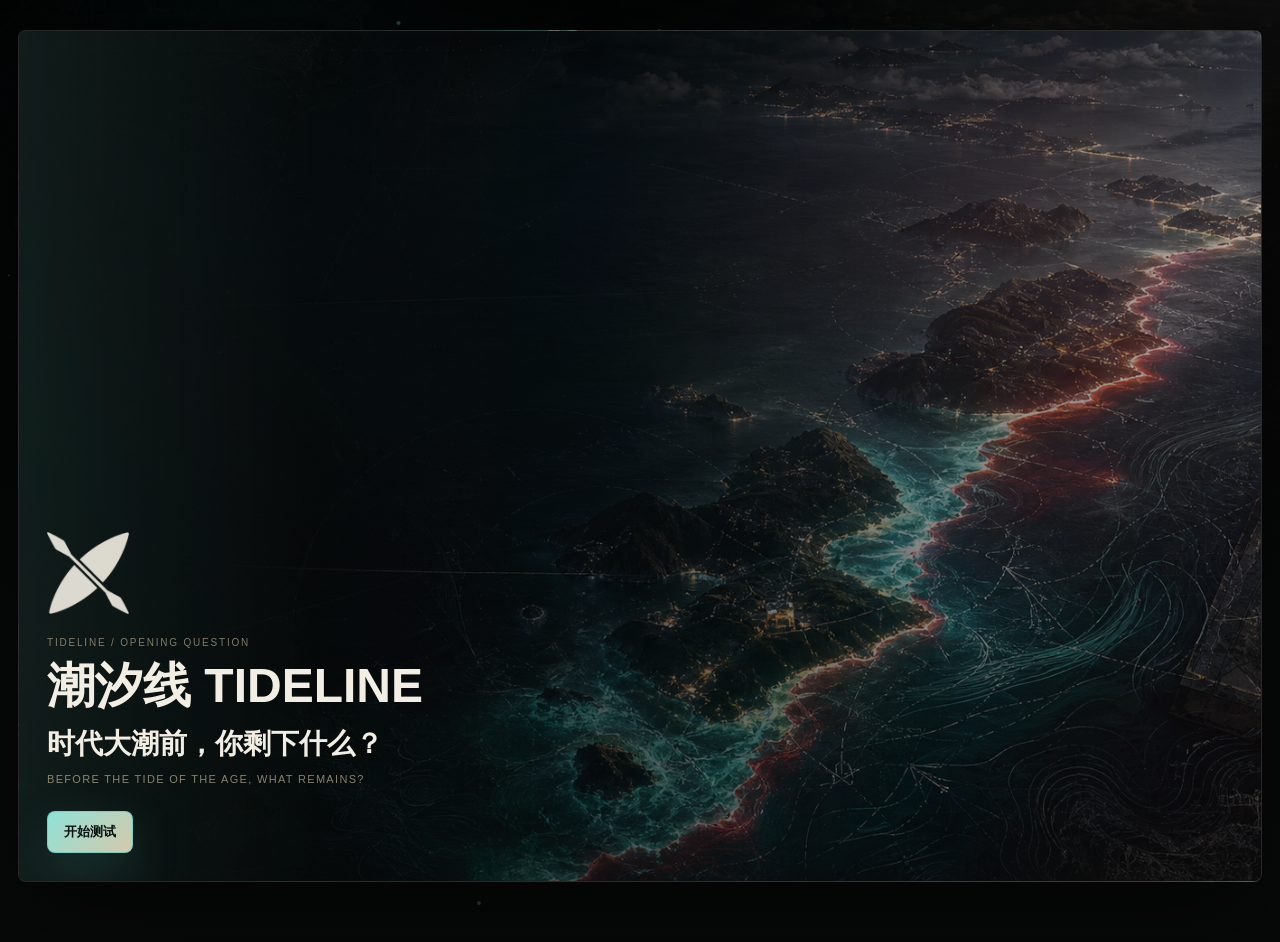
==== index.html @ 2fbb4482 "Upload Tideline static site" ====
<!doctype html>
<html lang="zh-CN">
<head>
  <meta charset="utf-8">
  <meta name="viewport" content="width=device-width, initial-scale=1">
  <title>潮汐线 TIDELINE</title>
  <link rel="stylesheet" href="assets/styles.css">
</head>
<body data-page="home">
  <canvas id="network" aria-hidden="true"></canvas>
  <div class="result-flash" id="resultFlash" aria-hidden="true"></div>
  <main class="shell">
    <section class="crisis-hero home-only" id="hero" data-section="opening">
      <div class="hero-copy">
        <div class="hero-logo" aria-hidden="true"></div>
        <span class="section-note">TIDELINE / Opening Question</span>
        <h1>潮汐线 TIDELINE</h1>
        <p class="hero-question"><strong>时代大潮前，你剩下什么？</strong><span>Before the tide of the age, what remains?</span></p>
        <div class="hero-actions"><a class="hero-btn primary" href="test.html">开始测试</a></div>
      </div>
    </section>
  </main>
  <script type="module" src="assets/ui.js"></script>
</body>
</html>
---- assets/styles.css ----
/* emotional editorial VI: restrained color, dark photography, tide-worn material. */
    :root {
      --bg: #070908;
      --panel: rgba(12, 16, 15, 0.74);
      --panel-strong: rgba(17, 22, 20, 0.92);
      --line: rgba(214, 200, 170, 0.16);
      --text: #f3eee4;
      --muted: #b5aa9b;
      --dim: #756f65;
      --tide: #63c7bd;
      --ember: #c65f4a;
      --stone: #d6c8aa;
      --gold: var(--stone);
      --red: var(--ember);
      --green: #88b891;
      --blue: #78a9bf;
      --cyan: var(--tide);
      --violet: #a58db3;
      --warning: #d3a85c;
      --shadow: 0 30px 110px rgba(0, 0, 0, 0.58);
      --hairline: 0.6px;
    }

    * {
      box-sizing: border-box;
    }

    html {
      min-height: 100%;
      background: var(--bg);
      scroll-behavior: smooth;
      scroll-snap-type: y proximity;
    }

    body {
      min-height: 100vh;
      margin: 0;
      color: var(--text);
      font-family: Helvetica, Arial, sans-serif;
      background:
        linear-gradient(180deg, rgba(7, 9, 8, 0.15), rgba(7, 9, 8, 0.98) 640px),
        url("../assets/tideline-hero.png"),
        radial-gradient(circle at 14% 8%, rgba(99, 199, 189, 0.16), transparent 30%),
        radial-gradient(circle at 84% 18%, rgba(198, 95, 74, 0.14), transparent 32%),
        linear-gradient(135deg, #070908 0%, #111612 46%, #130d0b 100%);
      background-size: auto, 100% auto, auto, auto, auto;
      background-position: top center;
      background-repeat: no-repeat;
      background-blend-mode: normal, soft-light, normal, normal, normal;
      overflow-x: hidden;
    }

    button,
    input {
      font: inherit;
    }

    #network {
      position: fixed;
      inset: 0;
      width: 100%;
      height: 100%;
      z-index: 0;
      opacity: 0.48;
    }

    .shell {
      position: relative;
      z-index: 1;
      width: min(1460px, calc(100% - 36px));
      margin: 0 auto;
      padding: 24px 0 42px;
    }

    [data-section] {
      scroll-snap-align: start;
      scroll-margin-top: 12px;
    }

    .section-note {
      display: block;
      margin-bottom: 10px;
      color: rgba(214, 200, 170, 0.58);
      font-size: 10px;
      line-height: 1.4;
      letter-spacing: 0.18em;
      text-transform: uppercase;
    }

    .topbar {
      display: grid;
      grid-template-columns: minmax(0, 1fr) auto;
      gap: 18px;
      align-items: start;
      padding: 18px 0 24px;
    }

    .brand {
      display: flex;
      gap: 16px;
      align-items: center;
      min-width: 0;
    }

    .brand-mark {
      width: 50px;
      height: 50px;
      flex: 0 0 auto;
      color: var(--text);
      background: currentColor;
      mask: url("../assets/tideline-logo-mask.png") center / contain no-repeat;
      -webkit-mask: url("../assets/tideline-logo-mask.png") center / contain no-repeat;
      opacity: 0.92;
    }

    h1 {
      margin: 0;
      font-size: clamp(24px, 3.6vw, 46px);
      line-height: 1.08;
      letter-spacing: 0;
      font-weight: 760;
    }

    .subtitle {
      max-width: 760px;
      margin: 8px 0 0;
      color: var(--muted);
      font-size: 14px;
      line-height: 1.72;
    }

    .status-strip {
      display: grid;
      grid-template-columns: repeat(2, minmax(106px, 1fr));
      gap: 8px;
      min-width: 250px;
    }

    .metric-mini {
      border: 1px solid var(--line);
      background: linear-gradient(135deg, rgba(99, 199, 189, 0.06), rgba(198, 95, 74, 0.025)), rgba(7, 11, 17, 0.64);
      padding: 10px 12px;
      min-height: 72px;
      box-shadow: var(--shadow);
    }

    .metric-mini span {
      display: block;
      color: var(--dim);
      font-size: 11px;
      line-height: 1.2;
    }

    .metric-mini strong {
      display: block;
      margin-top: 8px;
      font-size: 18px;
      line-height: 1.1;
    }

    .layout {
      display: grid;
      grid-template-columns: minmax(340px, 0.92fr) minmax(460px, 1.08fr);
      gap: 16px;
      align-items: stretch;
      min-height: 88vh;
      padding: 42px 0;
    }

    .panel {
      border: var(--hairline) solid var(--line);
      background: var(--panel);
      backdrop-filter: blur(18px);
      box-shadow: var(--shadow);
      border-radius: 8px;
      overflow: hidden;
    }

    .layout > .panel {
      height: 100%;
    }

    .panel-head {
      display: flex;
      align-items: center;
      justify-content: space-between;
      gap: 12px;
      min-height: 56px;
      padding: 14px 16px;
      border-bottom: var(--hairline) solid var(--line);
      background: linear-gradient(90deg, rgba(99, 199, 189, 0.08), rgba(198, 95, 74, 0.04));
    }

    .panel-title {
      margin: 0;
      font-size: 14px;
      letter-spacing: 0;
      font-weight: 700;
    }

    .panel-kicker {
      color: var(--dim);
      font-size: 12px;
      white-space: nowrap;
    }

    .panel-body {
      padding: 16px;
    }

    .test-form {
      display: grid;
      gap: 13px;
    }

    .slider-row {
      display: grid;
      gap: 7px;
    }

    .slider-label {
      display: flex;
      align-items: baseline;
      justify-content: space-between;
      gap: 12px;
      color: var(--muted);
      font-size: 12px;
      line-height: 1.35;
    }

    .slider-label strong {
      color: var(--text);
      font-size: 14px;
      font-weight: 650;
    }

    .value {
      color: var(--cyan);
      font-variant-numeric: tabular-nums;
      min-width: 46px;
      text-align: right;
    }

    input[type="range"] {
      width: 100%;
      accent-color: var(--cyan);
      cursor: pointer;
      height: 14px;
      background: transparent;
      appearance: none;
      -webkit-appearance: none;
    }

    input[type="range"]::-webkit-slider-runnable-track {
      height: 1px;
      background: linear-gradient(90deg, rgba(214, 200, 170, 0.28), rgba(99, 199, 189, 0.58), rgba(198, 95, 74, 0.42));
    }

    input[type="range"]::-webkit-slider-thumb {
      width: 11px;
      height: 11px;
      margin-top: -5px;
      border: var(--hairline) solid rgba(243, 238, 228, 0.8);
      border-radius: 50%;
      background: var(--bg);
      box-shadow: 0 0 0 3px rgba(99, 199, 189, 0.12);
      appearance: none;
      -webkit-appearance: none;
    }

    input[type="range"]::-moz-range-track {
      height: 1px;
      background: linear-gradient(90deg, rgba(214, 200, 170, 0.28), rgba(99, 199, 189, 0.58), rgba(198, 95, 74, 0.42));
    }

    input[type="range"]::-moz-range-thumb {
      width: 11px;
      height: 11px;
      border: var(--hairline) solid rgba(243, 238, 228, 0.8);
      border-radius: 50%;
      background: var(--bg);
    }

    .quad-wrap {
      display: grid;
      gap: 14px;
    }

    .quad {
      position: relative;
      aspect-ratio: 1;
      min-height: 440px;
      border: var(--hairline) solid rgba(214, 200, 170, 0.17);
      background:
        linear-gradient(rgba(214, 200, 170, 0.055) 1px, transparent 1px),
        linear-gradient(90deg, rgba(99, 199, 189, 0.05) 1px, transparent 1px),
        linear-gradient(135deg, rgba(12, 16, 15, 0.84), rgba(19, 13, 11, 0.76));
      background-size: 28px 28px;
      border-radius: 8px;
      overflow: hidden;
    }

    .quad::before,
    .quad::after {
      content: "";
      position: absolute;
      background: rgba(214, 200, 170, 0.16);
    }

    .quad::before {
      left: 50%;
      top: 7%;
      bottom: 7%;
      width: var(--hairline);
    }

    .quad::after {
      top: 50%;
      left: 7%;
      right: 7%;
      height: var(--hairline);
    }

    .axis {
      position: absolute;
      color: var(--dim);
      font-size: 12px;
      letter-spacing: 0;
      z-index: 2;
    }

    .axis.top { top: 12px; left: 50%; transform: translateX(-50%); }
    .axis.bottom { bottom: 12px; left: 50%; transform: translateX(-50%); }
    .axis.left { left: 12px; top: 50%; transform: translateY(-50%) rotate(-90deg); transform-origin: center; }
    .axis.right { right: 12px; top: 50%; transform: translateY(-50%) rotate(90deg); transform-origin: center; }

    .node {
      position: absolute;
      z-index: 4;
      width: min(32%, 144px);
      min-height: 92px;
      padding: 12px;
      border: var(--hairline) solid currentColor;
      background: rgba(4, 8, 13, 0.72);
      border-radius: 8px;
      color: var(--node);
      display: flex;
      flex-direction: column;
      justify-content: center;
      gap: 6px;
      box-shadow: 0 18px 48px rgba(0, 0, 0, 0.34);
    }

    .node strong {
      font-size: 16px;
      line-height: 1.15;
    }

    .node span {
      color: var(--muted);
      font-size: 12px;
      line-height: 1.45;
    }

    .node.landlord { --node: var(--gold); left: 8%; top: 8%; }
    .node.pirate { --node: var(--red); right: 8%; top: 8%; }
    .node.farmer { --node: var(--green); left: 8%; bottom: 8%; }
    .node.fisher { --node: var(--blue); right: 8%; bottom: 8%; }

    .position-dot {
      position: absolute;
      z-index: 6;
      left: calc(var(--x) * 1%);
      top: calc(var(--y) * 1%);
      width: 24px;
      height: 24px;
      margin: -12px 0 0 -12px;
      border-radius: 50%;
      border: 1px solid #ffffff;
      background: var(--tide);
      box-shadow: 0 0 0 8px rgba(99, 199, 189, 0.16), 0 0 42px rgba(99, 199, 189, 0.5);
      transition: left 260ms ease, top 260ms ease;
    }

    .target-path {
      position: absolute;
      z-index: 5;
      left: calc(var(--from-x) * 1%);
      top: calc(var(--from-y) * 1%);
      width: var(--path-l);
      height: 1px;
      transform: rotate(var(--path-a));
      transform-origin: 0 50%;
      background: linear-gradient(90deg, rgba(214, 200, 170, 0.24), rgba(99, 199, 189, 0.72), rgba(198, 95, 74, 0.6));
      opacity: 0.82;
      pointer-events: none;
    }

    .target-dot {
      position: absolute;
      z-index: 8;
      left: calc(var(--tx) * 1%);
      top: calc(var(--ty) * 1%);
      width: 26px;
      height: 26px;
      margin: -13px 0 0 -13px;
      border: 1px solid rgba(243, 238, 228, 0.92);
      border-radius: 50%;
      background:
        radial-gradient(circle, rgba(243, 238, 228, 0.95) 0 2px, transparent 3px),
        rgba(99, 199, 189, 0.1);
      box-shadow: 0 0 0 10px rgba(99, 199, 189, 0.1), 0 0 38px rgba(198, 95, 74, 0.24);
      cursor: grab;
      touch-action: none;
    }

    .target-dot:active,
    .target-dot.dragging {
      cursor: grabbing;
      box-shadow: 0 0 0 12px rgba(99, 199, 189, 0.16), 0 0 46px rgba(198, 95, 74, 0.36);
    }

    .position-label {
      position: absolute;
      z-index: 7;
      left: calc(var(--x) * 1%);
      top: calc(var(--y) * 1%);
      transform: translate(16px, -50%);
      max-width: 180px;
      padding: 7px 9px;
      border: var(--hairline) solid rgba(99, 199, 189, 0.34);
      background: rgba(8, 12, 11, 0.84);
      border-radius: 6px;
      color: var(--text);
      font-size: 12px;
      line-height: 1.4;
      transition: left 260ms ease, top 260ms ease;
    }

    .trajectory-overlay {
      position: absolute;
      inset: 0;
      z-index: 5;
      width: 100%;
      height: 100%;
      pointer-events: none;
      overflow: visible;
    }

    .trajectory-overlay polyline {
      fill: none;
      stroke: rgba(243, 238, 228, 0.74);
      stroke-width: 0.7;
      stroke-linecap: round;
      stroke-linejoin: round;
      vector-effect: non-scaling-stroke;
    }

    .trajectory-overlay circle {
      fill: var(--tide);
      stroke: rgba(243, 238, 228, 0.92);
      stroke-width: 0.55;
      vector-effect: non-scaling-stroke;
    }

    .score-grid {
      display: grid;
      grid-template-columns: repeat(4, 1fr);
      gap: 8px;
    }

    .target-card {
      display: grid;
      gap: 10px;
      padding: 13px;
      border: var(--hairline) solid rgba(99, 199, 189, 0.2);
      border-radius: 8px;
      background: linear-gradient(135deg, rgba(99, 199, 189, 0.06), rgba(198, 95, 74, 0.035));
    }

    .target-card h3 {
      margin: 0;
      color: var(--text);
      font-size: 15px;
      line-height: 1.28;
    }

    .target-card p {
      margin: 0;
      color: var(--muted);
      font-size: 12px;
      line-height: 1.64;
    }

    .target-card ol {
      display: grid;
      gap: 7px;
      margin: 0;
      padding-left: 18px;
      color: var(--muted);
      font-size: 12px;
      line-height: 1.58;
    }

    .generate-card-button {
      display: flex;
      align-items: center;
      justify-content: center;
      min-height: 58px;
      border: var(--hairline) solid rgba(99, 199, 189, 0.52);
      border-radius: 8px;
      color: #06100f;
      background: linear-gradient(135deg, #8fe2d8, #d6c8aa);
      box-shadow: 0 18px 48px rgba(99, 199, 189, 0.16);
      text-decoration: none;
      font-size: 15px;
      font-weight: 760;
    }

    .generate-card-button:hover {
      transform: translateY(-1px);
      box-shadow: 0 24px 60px rgba(99, 199, 189, 0.22);
    }

    .situation-card {
      display: grid;
      gap: 9px;
      margin-top: 14px;
      padding: 13px;
      border: var(--hairline) solid rgba(214, 200, 170, 0.14);
      border-radius: 8px;
      background: rgba(255, 255, 255, 0.025);
    }

    .situation-card label {
      color: var(--text);
      font-size: 13px;
      font-weight: 700;
    }

    .situation-card textarea {
      min-height: 92px;
      resize: vertical;
      border: var(--hairline) solid rgba(214, 200, 170, 0.2);
      border-radius: 6px;
      padding: 10px;
      color: var(--text);
      background: rgba(4, 8, 13, 0.56);
      font: 13px/1.6 Helvetica, Arial, sans-serif;
      outline: none;
    }

    .situation-card textarea:focus {
      border-color: rgba(99, 199, 189, 0.5);
      box-shadow: 0 0 0 3px rgba(99, 199, 189, 0.1);
    }

    .situation-card p {
      margin: 0;
      color: var(--dim);
      font-size: 12px;
      line-height: 1.55;
    }

    .situation-card button,
    .trajectory-actions button {
      min-height: 34px;
      border: var(--hairline) solid rgba(214, 200, 170, 0.22);
      border-radius: 6px;
      color: var(--text);
      background: rgba(255, 255, 255, 0.045);
      font: 700 12px/1 Helvetica, Arial, sans-serif;
      cursor: pointer;
    }

    .situation-card button:hover,
    .trajectory-actions button:hover {
      border-color: rgba(99, 199, 189, 0.48);
      background: rgba(99, 199, 189, 0.08);
    }

    .trajectory-actions {
      display: grid;
      grid-template-columns: repeat(2, minmax(0, 1fr));
      gap: 8px;
    }

    .record-list {
      display: grid;
      gap: 6px;
      max-height: 164px;
      overflow: auto;
      margin: 0;
      padding: 0;
      list-style: none;
    }

    .record-list li {
      display: grid;
      grid-template-columns: 38px minmax(0, 1fr) auto;
      gap: 8px;
      align-items: center;
      padding: 7px 8px;
      border: var(--hairline) solid rgba(214, 200, 170, 0.1);
      border-radius: 6px;
      color: var(--muted);
      background: rgba(255, 255, 255, 0.022);
      font-size: 11px;
      line-height: 1.35;
    }

    .record-list strong {
      color: var(--text);
      overflow: hidden;
      text-overflow: ellipsis;
      white-space: nowrap;
    }

    .record-list em {
      color: var(--dim);
      font-style: normal;
      font-variant-numeric: tabular-nums;
    }

    .score {
      min-height: 76px;
      padding: 10px;
      border: var(--hairline) solid var(--line);
      background: rgba(255, 255, 255, 0.03);
      border-radius: 6px;
    }

    .score span {
      display: block;
      color: var(--muted);
      font-size: 12px;
    }

    .score strong {
      display: block;
      margin-top: 8px;
      color: var(--tone);
      font-size: 20px;
      font-variant-numeric: tabular-nums;
    }

    .result-stack {
      display: grid;
      gap: 12px;
    }

    .card-conclusion {
      margin-top: 14px;
      padding: 16px;
    }

    .verdict {
      padding: 16px;
      border: var(--hairline) solid rgba(99, 199, 189, 0.26);
      background: linear-gradient(135deg, rgba(99, 199, 189, 0.08), rgba(198, 95, 74, 0.035));
      border-radius: 8px;
    }

    .verdict h3 {
      margin: 0;
      font-size: 20px;
      line-height: 1.2;
    }

    .verdict p {
      margin: 10px 0 0;
      color: var(--muted);
      font-size: 14px;
      line-height: 1.72;
    }

    .cycle-card {
      min-height: 78px;
      padding: 10px;
      border: var(--hairline) solid var(--line);
      background: rgba(255, 255, 255, 0.03);
      border-radius: 6px;
    }

    .cycle-card span {
      display: block;
      color: var(--dim);
      font-size: 12px;
      line-height: 1.3;
    }

    .cycle-card strong {
      display: block;
      margin-top: 8px;
      color: var(--text);
      font-size: 16px;
      line-height: 1.18;
    }

    .insight-list {
      display: grid;
      gap: 9px;
      margin: 0;
      padding: 0;
      list-style: none;
    }

    .insight-list li {
      border-left: var(--hairline) solid rgba(98, 214, 203, 0.38);
      padding: 8px 10px;
      color: var(--muted);
      background: rgba(255, 255, 255, 0.025);
      font-size: 13px;
      line-height: 1.62;
    }

    .theory {
      display: grid;
      grid-template-columns: 0.72fr 1fr;
      gap: 14px;
      align-items: stretch;
    }

    .mini-map {
      position: relative;
      min-height: 290px;
      border: var(--hairline) solid var(--line);
      background:
        linear-gradient(rgba(255,255,255,0.04) 1px, transparent 1px),
        linear-gradient(90deg, rgba(255,255,255,0.04) 1px, transparent 1px),
        rgba(3, 7, 12, 0.7);
      background-size: 24px 24px;
      border-radius: 8px;
    }

    .mini-node {
      position: absolute;
      width: 34%;
      min-height: 64px;
      padding: 9px;
      border: 1px solid currentColor;
      border-radius: 8px;
      color: var(--tone);
      background: rgba(4, 8, 13, 0.72);
      font-size: 13px;
      line-height: 1.36;
    }

    .mini-node span {
      display: block;
      margin-top: 4px;
      color: var(--muted);
      font-size: 11px;
    }

    .mini-node.tl { --tone: var(--gold); left: 6%; top: 7%; }
    .mini-node.tr { --tone: var(--red); right: 6%; top: 7%; }
    .mini-node.bl { --tone: var(--green); left: 6%; bottom: 7%; }
    .mini-node.br { --tone: var(--blue); right: 6%; bottom: 7%; }

    .theory-copy h3 {
      margin: 0 0 8px;
      font-size: 18px;
    }

    .theory-copy p {
      margin: 0;
      color: var(--muted);
      font-size: 14px;
      line-height: 1.78;
    }

    .edge-list {
      display: grid;
      gap: 8px;
      margin-top: 14px;
    }

    .edge-item {
      border-left: 2px solid rgba(198, 95, 74, 0.38);
      padding: 7px 10px;
      color: var(--muted);
      background: rgba(255, 255, 255, 0.025);
      font-size: 13px;
      line-height: 1.58;
    }

    .edge-item strong {
      color: var(--text);
    }

    .full {
      margin-top: 16px;
    }

    .crisis-hero {
      position: relative;
      min-height: calc(100vh - 48px);
      display: grid;
      grid-template-columns: minmax(0, 1fr) minmax(300px, 0.72fr);
      gap: 24px;
      align-items: end;
      margin: 6px 0 18px;
      padding: 28px;
      border: var(--hairline) solid rgba(255, 255, 255, 0.13);
      border-radius: 8px;
      background:
        linear-gradient(90deg, rgba(7, 9, 8, 0.96), rgba(7, 9, 8, 0.54) 54%, rgba(19, 13, 11, 0.28)),
        url("../assets/tideline-hero.png"),
        radial-gradient(circle at 78% 22%, rgba(198, 95, 74, 0.18), transparent 36%);
      background-size: cover;
      background-position: center;
      background-blend-mode: normal, soft-light, normal;
      overflow: hidden;
      box-shadow: var(--shadow);
    }

    .crisis-hero::after {
      content: "";
      position: absolute;
      inset: 0;
      pointer-events: none;
      background:
        linear-gradient(90deg, rgba(99,199,189,0.12), transparent 24%, transparent 72%, rgba(198,95,74,0.1)),
        linear-gradient(180deg, transparent, rgba(7,9,8,0.28));
      mask-image: linear-gradient(90deg, rgba(0,0,0,0.88), rgba(0,0,0,0.2));
    }

    .hero-copy,
    .hero-aside {
      position: relative;
      z-index: 1;
    }

    .eyebrow {
      display: inline-flex;
      align-items: center;
      gap: 9px;
      margin-bottom: 14px;
      color: var(--muted);
      font-size: 11px;
      line-height: 1.4;
      letter-spacing: 0.14em;
      text-transform: uppercase;
    }

    .eyebrow::before {
      content: "";
      width: 8px;
      height: 8px;
      border-radius: 50%;
      background: var(--tide);
      box-shadow: 0 0 18px rgba(99, 199, 189, 0.55);
    }

    .crisis-hero h1 {
      max-width: 660px;
      font-size: clamp(32px, 3.8vw, 48px);
    }

    .hero-logo {
      width: 82px;
      height: 82px;
      margin-bottom: 22px;
      color: var(--text);
      background: currentColor;
      mask: url("../assets/tideline-logo-mask.png") center / contain no-repeat;
      -webkit-mask: url("../assets/tideline-logo-mask.png") center / contain no-repeat;
      opacity: 0.9;
    }

    .hero-question {
      max-width: 620px;
      margin: 16px 0 0;
      color: rgba(243, 238, 228, 0.86);
      font-size: 14px;
      line-height: 1.78;
    }

    .hero-question strong {
      display: block;
      color: var(--text);
      font-size: clamp(18px, 2.2vw, 28px);
      line-height: 1.18;
      font-weight: 650;
    }

    .hero-question span {
      display: block;
      margin-top: 10px;
      color: rgba(214, 200, 170, 0.62);
      font-size: 11px;
      line-height: 1.5;
      letter-spacing: 0.12em;
      text-transform: uppercase;
    }

    .hero-actions {
      display: flex;
      flex-wrap: wrap;
      gap: 10px;
      margin-top: 24px;
    }

    .hero-btn {
      display: inline-flex;
      align-items: center;
      justify-content: center;
      min-height: 42px;
      padding: 0 16px;
      border: var(--hairline) solid rgba(255,255,255,0.18);
      border-radius: 8px;
      color: var(--text);
      background: rgba(255,255,255,0.055);
      text-decoration: none;
      font-size: 13px;
      font-weight: 700;
    }

    .hero-btn.primary {
      color: #06100f;
      border-color: rgba(99, 199, 189, 0.66);
      background: linear-gradient(135deg, #8fe2d8, #d6c8aa);
      box-shadow: 0 20px 52px rgba(99, 199, 189, 0.18);
    }

    .hero-aside {
      display: grid;
      gap: 10px;
    }

    .hero-card {
      border: var(--hairline) solid rgba(214, 200, 170, 0.18);
      border-radius: 8px;
      padding: 14px;
      background: linear-gradient(135deg, rgba(99, 199, 189, 0.06), rgba(198, 95, 74, 0.035)), rgba(7, 12, 18, 0.72);
      backdrop-filter: blur(16px);
    }

    .hero-card span {
      display: block;
      color: var(--dim);
      font-size: 11px;
      letter-spacing: 0.12em;
      text-transform: uppercase;
    }

    .hero-card strong {
      display: block;
      margin-top: 8px;
      color: var(--text);
      font-size: 17px;
      line-height: 1.3;
    }

    .identity-deck {
      min-height: 92vh;
      display: grid;
      align-items: center;
      padding: 42px 0;
    }

    .persona-card {
      display: grid;
      grid-template-columns: minmax(360px, 0.88fr) minmax(360px, 1fr);
      min-height: 680px;
      background:
        radial-gradient(circle at 22% 18%, rgba(var(--persona-rgb, 136, 184, 145), 0.20), transparent 38%),
        linear-gradient(135deg, rgba(10, 12, 11, 0.94), rgba(17, 20, 18, 0.86));
    }

    .persona-visual {
      position: relative;
      min-height: 560px;
      background: inherit;
      overflow: hidden;
    }

    .persona-visual::after {
      content: "";
      position: absolute;
      inset: 0;
      pointer-events: none;
      background:
        linear-gradient(90deg, rgba(7, 9, 8, 0.2), transparent 36%, rgba(7, 9, 8, 0.42)),
        linear-gradient(180deg, transparent 62%, rgba(7, 9, 8, 0.78));
    }

    .persona-visual img {
      width: 100%;
      height: 100%;
      min-height: inherit;
      display: block;
      object-fit: contain;
      background: transparent;
      mix-blend-mode: screen;
    }

    .persona-copy {
      display: grid;
      align-content: center;
      gap: 16px;
      padding: clamp(24px, 4vw, 58px);
    }

    .persona-copy h2 {
      margin: 0;
      font-size: clamp(24px, 3vw, 38px);
      line-height: 1.08;
    }

    .identity-row {
      display: grid;
      grid-template-columns: 96px minmax(0, 1fr);
      gap: 14px;
      align-items: baseline;
      padding: 12px 0;
      border-top: var(--hairline) solid rgba(214, 200, 170, 0.16);
    }

    .identity-row span,
    .card-route span {
      color: var(--dim);
      font-size: 12px;
      line-height: 1.5;
    }

    .identity-row strong {
      color: var(--persona-tone, var(--green));
      font-size: 18px;
      line-height: 1.2;
    }

    #cardRelation {
      max-width: 620px;
      margin: 0;
      color: var(--muted);
      font-size: 15px;
      line-height: 1.82;
    }

    .card-route {
      display: grid;
      gap: 10px;
      margin-top: 8px;
      padding-top: 16px;
      border-top: var(--hairline) solid rgba(214, 200, 170, 0.16);
    }

    .card-route ol {
      display: grid;
      gap: 9px;
      margin: 0;
      padding-left: 18px;
      color: var(--text);
      font-size: 13px;
      line-height: 1.62;
    }

    .expected-greats {
      margin-top: 14px;
      padding: 16px;
      background: linear-gradient(135deg, rgba(214, 200, 170, 0.05), rgba(99, 199, 189, 0.035));
    }

    .expected-head {
      display: flex;
      align-items: end;
      justify-content: space-between;
      gap: 14px;
      margin-bottom: 12px;
    }

    .expected-head h3 {
      margin: 0;
      font-size: 16px;
      line-height: 1.25;
    }

    .expected-head p {
      margin: 5px 0 0;
      color: var(--muted);
      font-size: 12px;
      line-height: 1.55;
    }

    .open-famous {
      flex: 0 0 auto;
      min-height: 34px;
      padding: 0 12px;
      border: var(--hairline) solid rgba(214, 200, 170, 0.22);
      border-radius: 6px;
      color: var(--text);
      background: rgba(255, 255, 255, 0.045);
      text-decoration: none;
      display: inline-flex;
      align-items: center;
      font-size: 12px;
      font-weight: 700;
    }

    .expected-cards {
      display: grid;
      grid-template-columns: repeat(3, minmax(0, 1fr));
      gap: 10px;
    }

    .expected-card {
      border: var(--hairline) solid rgba(214, 200, 170, 0.14);
      border-radius: 8px;
      padding: 10px;
      background: rgba(255, 255, 255, 0.026);
    }

    .expected-card h4 {
      margin: 0;
      color: var(--text);
      font-size: 14px;
      line-height: 1.24;
    }

    .expected-card span {
      display: block;
      margin-top: 5px;
      color: var(--persona-tone, var(--green));
      font-size: 11px;
      line-height: 1.35;
    }

    .expected-card p {
      margin: 8px 0 0;
      color: var(--muted);
      font-size: 12px;
      line-height: 1.55;
    }

    .route-intro {
      max-width: 720px;
      margin: 0 0 18px;
      color: var(--muted);
      font-size: 14px;
      line-height: 1.72;
    }

    .famous-groups {
      display: grid;
      grid-auto-flow: column;
      grid-template-rows: repeat(2, minmax(178px, auto));
      grid-auto-columns: minmax(360px, 42vw);
      gap: 12px;
      overflow-x: auto;
      overscroll-behavior-x: contain;
      scroll-snap-type: x proximity;
      padding: 2px 4px 18px;
      scrollbar-color: rgba(214, 200, 170, 0.34) rgba(255,255,255,0.04);
    }

    .famous-group h3 {
      margin: 0 0 12px;
      color: var(--text);
      font-size: 15px;
      line-height: 1.3;
    }

    .famous-grid {
      display: contents;
    }

    .famous-card {
      display: grid;
      grid-template-columns: 92px minmax(0, 1fr);
      gap: 12px;
      min-height: 178px;
      padding: 10px;
      border: var(--hairline) solid rgba(214, 200, 170, 0.15);
      border-radius: 8px;
      color: var(--text);
      background:
        radial-gradient(circle at 12% 16%, rgba(var(--route-rgb, 136, 184, 145), 0.18), transparent 42%),
        rgba(255, 255, 255, 0.025);
      text-align: left;
      cursor: pointer;
      scroll-snap-align: start;
      transition: border-color 160ms ease, background 160ms ease, transform 160ms ease;
    }

    .famous-card:hover,
    .famous-card.active {
      transform: translateY(-1px);
      border-color: rgba(var(--route-rgb, 136, 184, 145), 0.54);
      background:
        radial-gradient(circle at 12% 16%, rgba(var(--route-rgb, 136, 184, 145), 0.24), transparent 42%),
        rgba(255, 255, 255, 0.045);
    }

    .famous-card img {
      width: 92px;
      height: 142px;
      align-self: center;
      object-fit: cover;
      object-position: center;
      border-radius: 5px;
      background: #020303;
      mix-blend-mode: screen;
    }

    .route-sparkline {
      width: 100%;
      height: 38px;
      margin: 0 0 8px;
      display: block;
      border: var(--hairline) solid rgba(214, 200, 170, 0.1);
      border-radius: 5px;
      background:
        linear-gradient(rgba(214, 200, 170, 0.07) 1px, transparent 1px),
        linear-gradient(90deg, rgba(214, 200, 170, 0.07) 1px, transparent 1px),
        rgba(4, 8, 13, 0.3);
      background-size: 33.33% 33.33%;
    }

    .route-sparkline polyline {
      fill: none;
      stroke: var(--route-tone, var(--green));
      stroke-width: 2;
      stroke-linecap: round;
      stroke-linejoin: round;
    }

    .route-sparkline circle {
      fill: var(--route-tone, var(--green));
      stroke: rgba(243, 238, 228, 0.9);
      stroke-width: 1;
    }

    .famous-card h4 {
      margin: 0;
      font-size: 15px;
      line-height: 1.2;
    }

    .famous-card .route {
      display: inline-flex;
      flex-wrap: wrap;
      gap: 5px;
      margin: 8px 0;
      color: var(--route-tone, var(--green));
      font-size: 12px;
      line-height: 1.4;
    }

    .famous-card p {
      margin: 0;
      color: var(--muted);
      font-size: 12px;
      line-height: 1.58;
    }

    .famous-fit {
      display: inline-flex;
      margin-top: 8px;
      padding: 4px 7px;
      border: var(--hairline) solid rgba(var(--route-rgb, 136, 184, 145), 0.38);
      border-radius: 999px;
      color: var(--route-tone, var(--green));
      font-size: 10px;
      line-height: 1;
    }

    .famous-detail {
      display: grid;
      grid-template-columns: 0.64fr 1fr 1fr;
      gap: 14px;
      margin-top: 18px;
      padding: 16px;
      border: var(--hairline) solid rgba(214, 200, 170, 0.16);
      border-radius: 8px;
      background: linear-gradient(135deg, rgba(214, 200, 170, 0.05), rgba(255, 255, 255, 0.02));
    }

    .famous-detail h3,
    .famous-detail h4 {
      margin: 0;
      line-height: 1.24;
    }

    .famous-detail h3 {
      color: var(--text);
      font-size: 20px;
    }

    .famous-detail h4 {
      color: var(--route-tone, var(--green));
      font-size: 13px;
    }

    .famous-detail p {
      margin: 8px 0 0;
      color: var(--muted);
      font-size: 13px;
      line-height: 1.72;
    }

    .result-flash {
      position: fixed;
      inset: 0;
      z-index: 20;
      pointer-events: none;
      opacity: 0;
    }

    .result-flash.active {
      opacity: 1;
    }

    .result-flash::before {
      content: "";
      position: absolute;
      inset: 0;
      background:
        radial-gradient(circle at var(--fx, 50%) var(--fy, 50%), rgba(243, 238, 228, 0.24), transparent 8%),
        radial-gradient(circle at var(--fx, 50%) var(--fy, 50%), rgba(99, 199, 189, 0.16), transparent 24%);
      animation: flashPulse 980ms ease-out forwards;
    }

    .flash-particle {
      position: absolute;
      left: var(--fx, 50%);
      top: var(--fy, 50%);
      width: var(--ps, 3px);
      height: var(--ps, 3px);
      border-radius: 50%;
      background: rgba(var(--pc, 99, 199, 189), 0.95);
      box-shadow: 0 0 14px rgba(var(--pc, 99, 199, 189), 0.7);
      animation: flash-converge 1040ms cubic-bezier(.2,.78,.24,1) forwards;
      transform: translate(var(--sx), var(--sy)) scale(0.4);
    }

    @keyframes flash-converge {
      0% { opacity: 0; transform: translate(var(--sx), var(--sy)) scale(0.4); }
      16% { opacity: 1; }
      72% { opacity: 1; transform: translate(0, 0) scale(1.25); }
      100% { opacity: 0; transform: translate(0, 0) scale(0.12); }
    }

    @keyframes flashPulse {
      0% { opacity: 0; transform: scale(0.96); }
      35% { opacity: 1; }
      100% { opacity: 0; transform: scale(1.18); }
    }

    @media (max-width: 1180px) {
      .layout {
        grid-template-columns: 1fr 1fr;
      }

      .topbar {
        grid-template-columns: 1fr;
      }

      .status-strip {
        min-width: 0;
      }

      .crisis-hero,
      .tide-game,
      .persona-card {
        grid-template-columns: 1fr;
      }

      .famous-grid {
        grid-template-columns: repeat(2, minmax(0, 1fr));
      }
    }

    @media (max-width: 760px) {
      .shell {
        width: min(100% - 20px, 1480px);
        padding-top: 10px;
      }

      .brand {
        align-items: flex-start;
      }

      .brand-mark {
        width: 42px;
        height: 42px;
      }

      .status-strip,
      .layout,
      .theory,
      .score-grid,
      .tide-game,
      .famous-grid {
        grid-template-columns: 1fr;
      }

      .famous-groups {
        grid-auto-columns: minmax(280px, 78vw);
      }

      .crisis-hero {
        min-height: auto;
        grid-template-columns: 1fr;
        padding: 18px;
      }

      .crisis-hero h1 {
        font-size: clamp(32px, 10vw, 40px);
      }

      .hero-btn,
      .hero-actions {
        width: 100%;
      }

      .tide-stage {
        min-height: 380px;
      }

      .choice-row,
      .tide-stats,
      .layer-guide {
        grid-template-columns: 1fr;
      }

      .wealth-stack,
      .debt-layer {
        left: auto;
        right: 20px;
        width: 132px;
      }


      .quad {
        min-height: 330px;
      }

      .node {
        width: 36%;
        min-height: 78px;
        padding: 9px;
      }

      .node strong {
        font-size: 14px;
      }

      .node span {
        font-size: 11px;
      }

      .position-label {
        max-width: 146px;
        transform: translate(-50%, 18px);
      }

      .persona-card {
        min-height: auto;
      }

      .persona-visual {
        min-height: 420px;
      }

      .identity-row,
      .famous-card {
        grid-template-columns: 1fr;
      }

      .famous-card img {
        width: 100%;
        height: 220px;
        object-fit: contain;
      }
    }
  

/* Multi-page product flow additions */
.page-nav { display:flex; gap:10px; align-items:center; justify-content:flex-end; margin: 12px 0 0; flex-wrap:wrap; }
.page-nav a { color: var(--muted); text-decoration:none; border: var(--hairline) solid rgba(214,200,170,.16); border-radius:6px; padding:8px 10px; font-size:12px; background: rgba(255,255,255,.025); }
.page-nav a.active, .page-nav a:hover { color: var(--text); border-color: rgba(99,199,189,.42); background: rgba(99,199,189,.06); }
.home-only { min-height: calc(100vh - 48px); }
.flow-actions { display:grid; gap: 10px; margin-top: 4px; }
.generate-card-button { display:flex; align-items:center; justify-content:center; min-height:58px; border: var(--hairline) solid rgba(99,199,189,.52); border-radius:8px; color:#06100f; background:linear-gradient(135deg,#8fe2d8,#d6c8aa); box-shadow:0 18px 48px rgba(99,199,189,.16); text-decoration:none; font-size:15px; font-weight:760; }
.generate-card-button:hover { transform: translateY(-1px); box-shadow:0 24px 60px rgba(99,199,189,.22); }
.card-conclusion { margin-top:14px; padding:16px; }
.empty-result { display:none; min-height: 52vh; align-content:center; gap:16px; padding: clamp(26px, 5vw, 70px); text-align:center; }
.empty-result.show { display:grid; }
.empty-result h2 { margin:0; font-size: clamp(22px,3vw,34px); }
.empty-result p { margin:0 auto; max-width:520px; color:var(--muted); line-height:1.7; font-size:14px; }
.result-content.hidden { display:none; }
.model-page { min-height: 80vh; display:grid; align-items:center; }
.persona-card { min-height: 560px; grid-template-columns: minmax(300px, .68fr) minmax(360px, 1fr); }
.persona-visual { min-height: 420px; max-height: 620px; }
.persona-visual img { object-fit: contain; }
@media (max-width: 1180px) { .layout { grid-template-columns: 1fr 1fr; } }
@media (max-width: 760px) { .page-nav { justify-content:flex-start; } .expected-cards { grid-template-columns:1fr; } .persona-card { grid-template-columns:1fr; } .persona-visual { min-height:320px; max-height:480px; } }
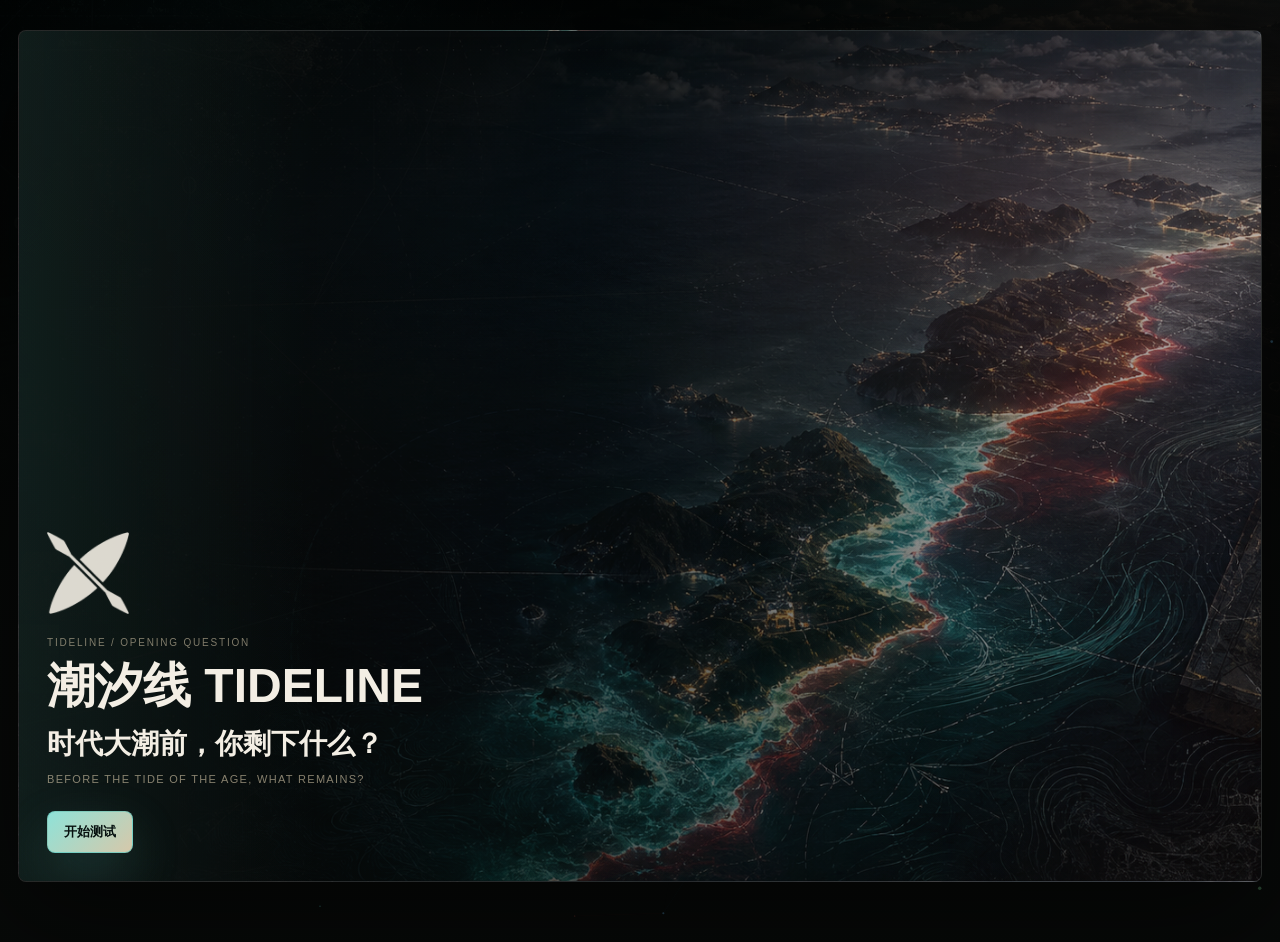
==== commit 53534b7b: "Load mobile fixes on home page" ====
--- a/index.html
+++ b/index.html
@@ -5,6 +5,7 @@
   <meta name="viewport" content="width=device-width, initial-scale=1">
   <title>潮汐线 TIDELINE</title>
   <link rel="stylesheet" href="assets/styles.css">
+  <link rel="stylesheet" href="assets/mobile-fixes.css">
 </head>
 <body data-page="home">
   <canvas id="network" aria-hidden="true"></canvas>
--- a/assets/mobile-fixes.css
+++ b/assets/mobile-fixes.css
@@ -0,0 +1,201 @@
+@media (max-width: 760px) {
+  html,
+  body {
+    max-width: 100%;
+    overflow-x: hidden;
+  }
+
+  .shell {
+    width: calc(100% - 20px);
+    padding: 10px 0 30px;
+  }
+
+  .topbar,
+  .layout,
+  .persona-card,
+  .famous-detail,
+  .expected-head {
+    grid-template-columns: minmax(0, 1fr);
+  }
+
+  .topbar,
+  .layout {
+    gap: 12px;
+  }
+
+  .layout {
+    min-height: auto;
+    padding: 14px 0 28px;
+  }
+
+  .layout > .panel,
+  .panel,
+  .panel-body,
+  .quad-wrap,
+  .target-card,
+  .trajectory-card,
+  .famous-section,
+  .model-page {
+    min-width: 0;
+  }
+
+  .panel-head,
+  .expected-head {
+    align-items: flex-start;
+  }
+
+  .panel-head {
+    flex-wrap: wrap;
+    min-height: 0;
+    padding: 12px;
+  }
+
+  .panel-body {
+    padding: 12px;
+  }
+
+  .brand {
+    gap: 12px;
+  }
+
+  .brand h1 {
+    font-size: 23px;
+  }
+
+  .subtitle {
+    font-size: 12px;
+    line-height: 1.55;
+  }
+
+  .page-nav {
+    width: 100%;
+    justify-content: flex-start;
+    gap: 7px;
+  }
+
+  .page-nav a {
+    padding: 7px 8px;
+    font-size: 11px;
+  }
+
+  .quad {
+    width: 100%;
+    min-height: 0;
+    aspect-ratio: 1 / 1;
+  }
+
+  .axis {
+    font-size: 10px;
+  }
+
+  .axis.top {
+    top: 8px;
+  }
+
+  .axis.bottom {
+    bottom: 8px;
+  }
+
+  .axis.left {
+    left: 4px;
+  }
+
+  .axis.right {
+    right: 4px;
+  }
+
+  .node {
+    width: 34%;
+    min-height: 64px;
+    padding: 7px;
+    gap: 3px;
+  }
+
+  .node strong {
+    font-size: 12px;
+  }
+
+  .node span {
+    font-size: 10px;
+    line-height: 1.35;
+  }
+
+  .position-dot,
+  .target-dot {
+    width: 20px;
+    height: 20px;
+    margin: -10px 0 0 -10px;
+  }
+
+  .position-label {
+    max-width: 112px;
+    padding: 5px 7px;
+    font-size: 10px;
+    transform: translate(-50%, 16px);
+  }
+
+  .score-grid {
+    grid-template-columns: repeat(2, minmax(0, 1fr));
+  }
+
+  .generate-card-button {
+    min-height: 50px;
+    font-size: 14px;
+  }
+
+  .identity-deck {
+    min-height: auto;
+    padding: 16px 0;
+  }
+
+  .persona-copy {
+    padding: 20px;
+  }
+
+  .persona-visual {
+    min-height: 300px;
+    max-height: 420px;
+  }
+
+  .expected-head {
+    display: grid;
+  }
+
+  .open-famous {
+    width: fit-content;
+  }
+
+  .famous-groups {
+    grid-auto-columns: minmax(240px, calc(100vw - 42px));
+    grid-template-rows: repeat(2, minmax(160px, auto));
+    gap: 10px;
+    margin: 0 -6px;
+    padding: 2px 6px 16px;
+  }
+
+  .famous-card {
+    grid-template-columns: 76px minmax(0, 1fr);
+    min-height: 160px;
+    gap: 10px;
+  }
+
+  .famous-card img {
+    width: 76px;
+    height: 118px;
+  }
+
+  .famous-card h4 {
+    font-size: 14px;
+  }
+
+  .route-sparkline {
+    height: 30px;
+  }
+
+  .famous-detail {
+    display: grid;
+    grid-template-columns: minmax(0, 1fr);
+    gap: 12px;
+    padding: 13px;
+  }
+}
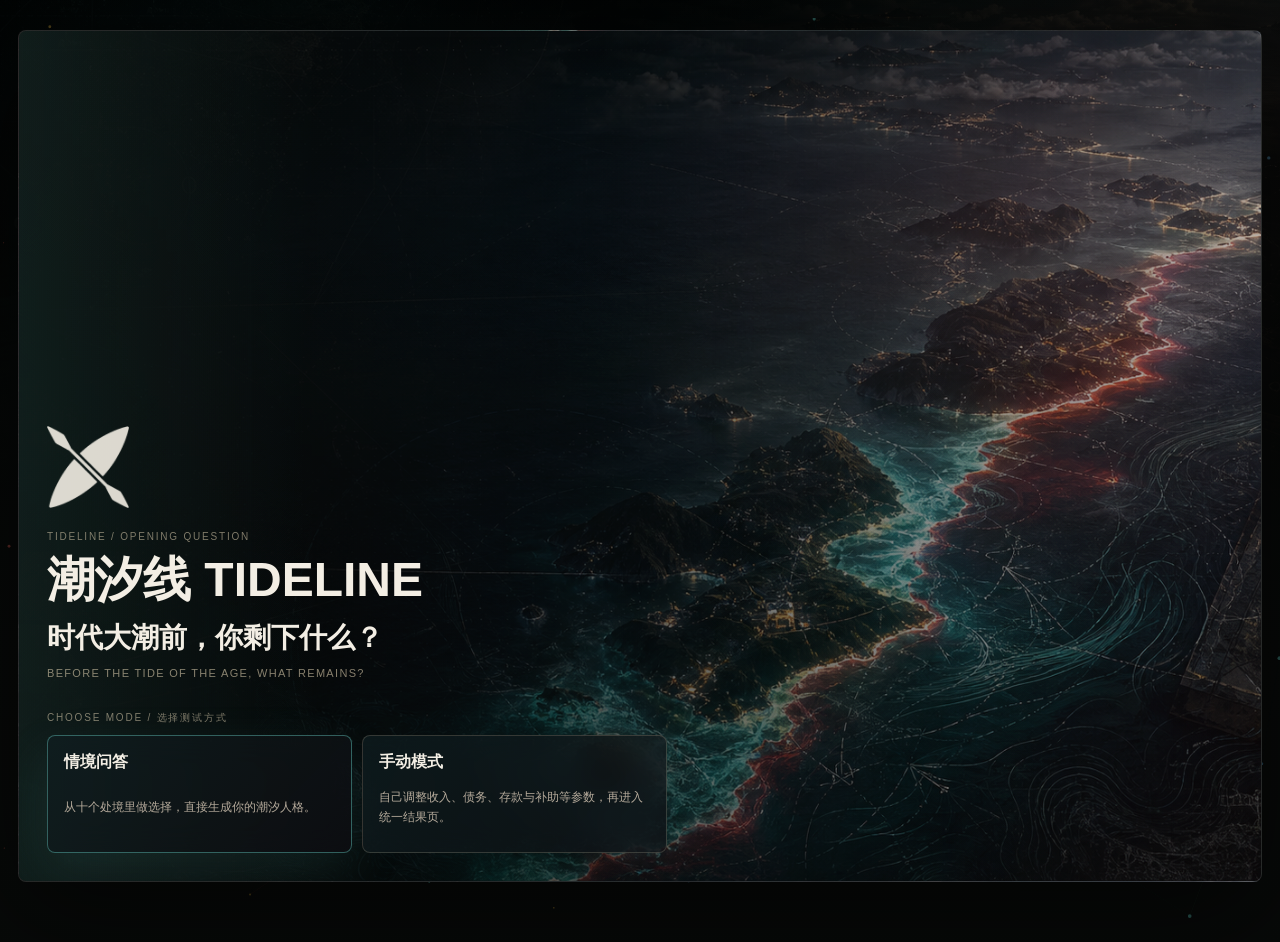
==== commit 8a60b38d: "Deploy double-position tideline site" ====
--- a/index.html
+++ b/index.html
@@ -17,7 +17,19 @@
         <span class="section-note">TIDELINE / Opening Question</span>
         <h1>潮汐线 TIDELINE</h1>
         <p class="hero-question"><strong>时代大潮前，你剩下什么？</strong><span>Before the tide of the age, what remains?</span></p>
-        <div class="hero-actions"><a class="hero-btn primary" href="test.html">开始测试</a></div>
+        <div class="mode-choice" aria-label="选择测试方式">
+          <span class="section-note">Choose Mode / 选择测试方式</span>
+          <div class="mode-grid">
+            <a class="mode-card primary" href="quiz.html">
+              <strong>情境问答</strong>
+              <span>从十个处境里做选择，直接生成你的潮汐人格。</span>
+            </a>
+            <a class="mode-card" href="test.html">
+              <strong>手动模式</strong>
+              <span>自己调整收入、债务、存款与补助等参数，再进入统一结果页。</span>
+            </a>
+          </div>
+        </div>
       </div>
     </section>
   </main>
--- a/assets/styles.css
+++ b/assets/styles.css
@@ -168,6 +168,17 @@
       padding: 42px 0;
     }
 
+    .manual-layout {
+      min-height: 74vh;
+      display: grid;
+      place-items: start center;
+      padding: 42px 0;
+    }
+
+    .manual-entry {
+      width: min(760px, 100%);
+    }
+
     .panel {
       border: var(--hairline) solid var(--line);
       background: var(--panel);
@@ -901,6 +912,51 @@
       flex-wrap: wrap;
       gap: 10px;
       margin-top: 24px;
+    }
+
+    .mode-choice {
+      width: min(620px, 100%);
+      margin-top: 30px;
+    }
+
+    .mode-grid {
+      display: grid;
+      grid-template-columns: repeat(2, minmax(0, 1fr));
+      gap: 10px;
+    }
+
+    .mode-card {
+      display: grid;
+      gap: 8px;
+      min-height: 118px;
+      padding: 16px;
+      border: var(--hairline) solid rgba(214, 200, 170, 0.2);
+      border-radius: 8px;
+      color: var(--text);
+      background: linear-gradient(135deg, rgba(99, 199, 189, 0.07), rgba(198, 95, 74, 0.035)), rgba(7, 12, 18, 0.66);
+      text-decoration: none;
+      backdrop-filter: blur(16px);
+    }
+
+    .mode-card.primary {
+      border-color: rgba(99, 199, 189, 0.44);
+      box-shadow: 0 20px 54px rgba(99, 199, 189, 0.12);
+    }
+
+    .mode-card strong {
+      font-size: 16px;
+      line-height: 1.25;
+    }
+
+    .mode-card span {
+      color: var(--muted);
+      font-size: 12px;
+      line-height: 1.65;
+    }
+
+    .mode-card:hover {
+      transform: translateY(-1px);
+      border-color: rgba(243, 238, 228, 0.34);
     }
 
     .hero-btn {
@@ -1496,5 +1552,738 @@
 .persona-card { min-height: 560px; grid-template-columns: minmax(300px, .68fr) minmax(360px, 1fr); }
 .persona-visual { min-height: 420px; max-height: 620px; }
 .persona-visual img { object-fit: contain; }
+
+.quiz-stage {
+  display: grid;
+  gap: 18px;
+  min-height: calc(100vh - 150px);
+  padding: clamp(18px, 3vw, 34px);
+  align-content: center;
+}
+
+.quiz-meta {
+  display: flex;
+  justify-content: space-between;
+  gap: 18px;
+  align-items: center;
+}
+
+.quiz-meta strong {
+  color: var(--tide);
+  font-size: 13px;
+  font-variant-numeric: tabular-nums;
+}
+
+.quiz-bar {
+  height: 1px;
+  background: rgba(214, 200, 170, 0.16);
+  overflow: hidden;
+}
+
+.quiz-bar span {
+  display: block;
+  width: 10%;
+  height: 100%;
+  background: linear-gradient(90deg, var(--tide), var(--ember));
+  transition: width .32s ease;
+}
+
+.quiz-card {
+  display: grid;
+  gap: 18px;
+  max-width: 980px;
+  margin: 0 auto;
+}
+
+.quiz-card h2 {
+  margin: 0;
+  font-size: clamp(24px, 4.2vw, 52px);
+  line-height: 1.08;
+}
+
+.quiz-card #quizPerson {
+  max-width: 820px;
+  font-size: clamp(18px, 2.25vw, 30px);
+  line-height: 1.55;
+  font-weight: 650;
+}
+
+.quiz-conflict,
+.quiz-person,
+.quiz-prompt,
+.detail-copy {
+  margin: 0;
+  color: var(--muted);
+  font-size: 14px;
+  line-height: 1.75;
+}
+
+.quiz-person {
+  max-width: 760px;
+}
+
+.quiz-prompt {
+  color: var(--stone);
+}
+
+.quiz-options {
+  display: grid;
+  grid-template-columns: repeat(2, minmax(0, 1fr));
+  gap: 10px;
+}
+
+.quiz-option {
+  display: grid;
+  grid-template-columns: 34px minmax(0, 1fr);
+  gap: 12px;
+  align-items: start;
+  min-height: 104px;
+  padding: 15px;
+  border: var(--hairline) solid rgba(214, 200, 170, .16);
+  border-radius: 8px;
+  color: var(--text);
+  background: rgba(255, 255, 255, .035);
+  text-align: left;
+  cursor: pointer;
+}
+
+.quiz-option:hover {
+  border-color: rgba(99, 199, 189, .45);
+  background: rgba(99, 199, 189, .06);
+}
+
+.quiz-option span {
+  display: grid;
+  place-items: center;
+  width: 30px;
+  height: 30px;
+  border: var(--hairline) solid rgba(99, 199, 189, .45);
+  color: var(--tide);
+}
+
+.quiz-option p {
+  margin: 0;
+  color: var(--muted);
+  font-size: 13px;
+  line-height: 1.65;
+}
+
+.result-shell {
+  width: min(1360px, calc(100% - 36px));
+}
+
+.diagnosis-result {
+  display: grid;
+  gap: 18px;
+}
+
+.diagnosis-hero {
+  display: grid;
+  place-items: center;
+  min-height: calc(100vh - 150px);
+  text-align: center;
+}
+
+.diagnosis-hero h2 {
+  margin: 0;
+  max-width: 880px;
+  font-size: clamp(42px, 8vw, 108px);
+  line-height: .98;
+  font-weight: 760;
+}
+
+.diagnosis-hero p {
+  margin: 16px 0 0;
+  color: var(--stone);
+  font-size: clamp(14px, 2vw, 22px);
+}
+
+.personality-hero {
+  display: grid;
+  place-items: center;
+  min-height: calc(100vh - 150px);
+  padding: clamp(28px, 6vw, 72px);
+  text-align: center;
+  background:
+    radial-gradient(circle at 50% 42%, color-mix(in srgb, var(--persona-tone, var(--tide)) 20%, transparent), transparent 34%),
+    var(--panel);
+}
+
+.personality-eyebrow {
+  margin: 0 0 12px;
+  color: var(--muted);
+  font-size: 13px;
+}
+
+.personality-hero h2 {
+  margin: 0;
+  color: var(--persona-tone, var(--tide));
+  font-size: clamp(58px, 13vw, 150px);
+  line-height: .9;
+  font-weight: 780;
+}
+
+.personality-hero > p:last-child {
+  max-width: 620px;
+  margin: 20px 0 0;
+  color: var(--stone);
+  font-size: clamp(15px, 2vw, 24px);
+  line-height: 1.55;
+}
+
+.scroll-cue {
+  margin-top: 36px;
+  color: var(--muted);
+  text-decoration: none;
+  font-size: 12px;
+}
+
+.force-map {
+  display: grid;
+  grid-template-columns: minmax(220px, 1fr) minmax(220px, .8fr) minmax(220px, 1fr);
+  gap: 16px;
+  align-items: center;
+  min-height: 82vh;
+  padding: clamp(18px, 4vw, 48px);
+}
+
+.force-side {
+  min-height: 240px;
+  padding: 20px;
+  border: var(--hairline) solid rgba(214, 200, 170, .16);
+  border-radius: 8px;
+  background: linear-gradient(180deg, color-mix(in srgb, var(--force-tone) 13%, transparent), rgba(255,255,255,.025));
+}
+
+.force-label {
+  display: block;
+  color: var(--dim);
+  font-size: 11px;
+  margin-bottom: 16px;
+}
+
+.force-side strong {
+  display: block;
+  color: var(--force-tone);
+  font-size: clamp(24px, 4vw, 48px);
+  line-height: 1;
+}
+
+.force-side p {
+  margin: 18px 0 0;
+  color: var(--muted);
+  font-size: 14px;
+  line-height: 1.75;
+}
+
+.force-tension {
+  position: relative;
+  display: grid;
+  place-items: center;
+  min-height: 180px;
+}
+
+.force-tension::before {
+  content: "";
+  position: absolute;
+  left: -26%;
+  right: -26%;
+  height: 2px;
+  background: linear-gradient(90deg, var(--self-tone), rgba(214,200,170,.42), var(--force-tone));
+  animation: tidePulse 2.6s ease-in-out infinite;
+}
+
+.force-tension span {
+  position: relative;
+  z-index: 1;
+  display: grid;
+  place-items: center;
+  width: 58px;
+  height: 58px;
+  border: 1px solid rgba(243,238,228,.66);
+  border-radius: 50%;
+  background: rgba(7, 9, 8, .9);
+  box-shadow: 0 0 48px rgba(99,199,189,.18);
+}
+
+@keyframes tidePulse {
+  0%, 100% { opacity: .48; transform: scaleX(.92); }
+  50% { opacity: 1; transform: scaleX(1.05); }
+}
+
+.force-reading {
+  grid-column: 1 / -1;
+  display: grid;
+  grid-template-columns: repeat(2, minmax(0, 1fr));
+  gap: 12px;
+}
+
+.force-reading p {
+  margin: 0;
+  padding: 16px;
+  border-top: var(--hairline) solid rgba(214, 200, 170, .16);
+  color: var(--muted);
+  line-height: 1.7;
+}
+
+.force-reading strong {
+  display: block;
+  color: var(--text);
+  margin-bottom: 8px;
+}
+
+.force-reading p:last-child span {
+  color: var(--tide);
+}
+
+.deep-diagnosis {
+  display: grid;
+  gap: 12px;
+  padding-bottom: 42px;
+}
+
+.deep-diagnosis details {
+  padding: 0;
+}
+
+.deep-diagnosis summary {
+  cursor: pointer;
+  min-height: 58px;
+  padding: 18px;
+  color: var(--text);
+  font-size: 15px;
+  font-weight: 700;
+  border-bottom: var(--hairline) solid rgba(214, 200, 170, .12);
+}
+
+.deep-diagnosis details:not([open]) summary {
+  border-bottom: 0;
+}
+
+.diagnostic-quad {
+  margin: 0 auto;
+}
+
+.blindline-overlay {
+  position: absolute;
+  inset: 0;
+  width: 100%;
+  height: 100%;
+  pointer-events: none;
+}
+
+.blindline-overlay line {
+  stroke: rgba(214, 200, 170, .72);
+  stroke-width: .7;
+  stroke-dasharray: 3 2;
+}
+
+.self-position-dot,
+.structural-position-dot {
+  position: absolute;
+  left: calc(var(--x) * 1%);
+  top: calc(var(--y) * 1%);
+  width: 24px;
+  height: 24px;
+  margin: -12px 0 0 -12px;
+  border-radius: 50%;
+  z-index: 8;
+}
+
+.self-position-dot {
+  border: 2px solid var(--stone);
+  background: transparent;
+}
+
+.structural-position-dot {
+  background: var(--tide);
+  box-shadow: 0 0 24px rgba(99,199,189,.5);
+}
+
+.param-groups {
+  display: grid;
+  grid-template-columns: repeat(4, minmax(0, 1fr));
+  gap: 10px;
+}
+
+.param-group {
+  border: var(--hairline) solid rgba(214, 200, 170, .14);
+  border-top-color: var(--group-tone);
+  padding: 12px;
+  background: rgba(255,255,255,.025);
+}
+
+.param-group h4 {
+  margin: 0 0 10px;
+  color: var(--group-tone);
+}
+
+.param-row {
+  display: flex;
+  justify-content: space-between;
+  gap: 10px;
+  padding: 8px 0;
+  border-top: var(--hairline) solid rgba(214, 200, 170, .10);
+  color: var(--muted);
+  font-size: 12px;
+}
+
+.param-row strong {
+  color: var(--text);
+  white-space: nowrap;
+}
+
 @media (max-width: 1180px) { .layout { grid-template-columns: 1fr 1fr; } }
 @media (max-width: 760px) { .page-nav { justify-content:flex-start; } .expected-cards { grid-template-columns:1fr; } .persona-card { grid-template-columns:1fr; } .persona-visual { min-height:320px; max-height:480px; } }
+
+@media (max-width: 760px) {
+  html,
+  body {
+    max-width: 100%;
+    overflow-x: hidden;
+  }
+
+  .shell {
+    width: calc(100% - 20px);
+    padding: 10px 0 30px;
+  }
+
+  .topbar,
+  .layout,
+  .persona-card,
+  .famous-detail,
+  .expected-head {
+    grid-template-columns: minmax(0, 1fr);
+  }
+
+  .topbar,
+  .layout {
+    gap: 12px;
+  }
+
+  .mode-grid {
+    grid-template-columns: minmax(0, 1fr);
+  }
+
+  .layout {
+    min-height: auto;
+    padding: 14px 0 28px;
+  }
+
+  .layout > .panel,
+  .panel,
+  .panel-body,
+  .quad-wrap,
+  .target-card,
+  .trajectory-card,
+  .famous-section,
+  .model-page {
+    min-width: 0;
+  }
+
+  .panel-head,
+  .expected-head {
+    align-items: flex-start;
+  }
+
+  .panel-head {
+    flex-wrap: wrap;
+    min-height: 0;
+    padding: 12px;
+  }
+
+  .panel-body {
+    padding: 12px;
+  }
+
+  .brand {
+    gap: 12px;
+  }
+
+  .brand h1 {
+    font-size: 23px;
+  }
+
+  .subtitle {
+    font-size: 12px;
+    line-height: 1.55;
+  }
+
+  .page-nav {
+    width: 100%;
+    justify-content: flex-start;
+    gap: 7px;
+  }
+
+  .page-nav a {
+    padding: 7px 8px;
+    font-size: 11px;
+  }
+
+  .quad {
+    width: 100%;
+    min-height: 0;
+    aspect-ratio: 1 / 1;
+  }
+
+  .axis {
+    font-size: 10px;
+  }
+
+  .axis.top {
+    top: 8px;
+  }
+
+  .axis.bottom {
+    bottom: 8px;
+  }
+
+  .axis.left {
+    left: 4px;
+  }
+
+  .axis.right {
+    right: 4px;
+  }
+
+  .node {
+    width: 34%;
+    min-height: 64px;
+    padding: 7px;
+    gap: 3px;
+  }
+
+  .node strong {
+    font-size: 12px;
+  }
+
+  .node span {
+    font-size: 10px;
+    line-height: 1.35;
+  }
+
+  .position-dot,
+  .target-dot {
+    width: 20px;
+    height: 20px;
+    margin: -10px 0 0 -10px;
+  }
+
+  .position-label {
+    max-width: 112px;
+    padding: 5px 7px;
+    font-size: 10px;
+    transform: translate(-50%, 16px);
+  }
+
+  .score-grid {
+    grid-template-columns: repeat(2, minmax(0, 1fr));
+  }
+
+  .generate-card-button {
+    min-height: 50px;
+    font-size: 14px;
+  }
+
+  .identity-deck {
+    min-height: auto;
+    padding: 16px 0;
+  }
+
+  .persona-copy {
+    padding: 20px;
+  }
+
+  .persona-visual {
+    min-height: 300px;
+    max-height: 420px;
+  }
+
+  .expected-head {
+    display: grid;
+  }
+
+  .open-famous {
+    width: fit-content;
+  }
+
+  .famous-groups {
+    grid-auto-columns: minmax(240px, calc(100vw - 42px));
+    grid-template-rows: repeat(2, minmax(160px, auto));
+    gap: 10px;
+    margin: 0 -6px;
+    padding: 2px 6px 16px;
+  }
+
+  .famous-card {
+    grid-template-columns: 76px minmax(0, 1fr);
+    min-height: 160px;
+    gap: 10px;
+  }
+
+  .famous-card img {
+    width: 76px;
+    height: 118px;
+  }
+
+  .famous-card h4 {
+    font-size: 14px;
+  }
+
+  .route-sparkline {
+    height: 30px;
+  }
+
+  .famous-detail {
+    display: grid;
+    grid-template-columns: minmax(0, 1fr);
+    gap: 12px;
+    padding: 13px;
+  }
+
+  .quiz-stage {
+    min-height: auto;
+    padding: 16px 12px;
+  }
+
+  .quiz-card h2 {
+    font-size: 28px;
+  }
+
+  .quiz-options,
+  .force-map,
+  .force-reading,
+  .param-groups {
+    grid-template-columns: minmax(0, 1fr);
+  }
+
+  .quiz-option {
+    min-height: 0;
+    padding: 12px;
+  }
+
+  .diagnosis-hero {
+    min-height: calc(100vh - 128px);
+    padding: 32px 0;
+  }
+
+  .diagnosis-hero h2 {
+    font-size: clamp(38px, 14vw, 64px);
+  }
+
+  .force-map {
+    min-height: auto;
+    padding: 14px;
+  }
+
+  .force-side {
+    min-height: 170px;
+  }
+
+  .force-tension {
+    min-height: 92px;
+  }
+
+  .force-tension::before {
+    left: 8%;
+    right: 8%;
+  }
+
+  .deep-diagnosis summary {
+    padding: 14px;
+  }
+}
+
+/* ===== 双重定位 · Cross Reading ===== */
+.hidden { display: none !important; }
+
+.cross-roles {
+  display: flex;
+  align-items: stretch;
+  gap: 14px;
+  flex-wrap: wrap;
+  margin-bottom: 18px;
+}
+
+.cross-chip {
+  flex: 1 1 180px;
+  display: flex;
+  flex-direction: column;
+  gap: 4px;
+  padding: 12px 16px;
+  border: var(--hairline) solid rgba(214, 200, 170, 0.18);
+  border-left: 3px solid var(--chip-tone, var(--tide));
+  border-radius: 12px;
+  background: rgba(255, 255, 255, 0.02);
+}
+
+.cross-chip small {
+  font-size: 11px;
+  letter-spacing: 0.08em;
+  color: rgba(214, 200, 170, 0.62);
+}
+
+.cross-chip strong {
+  font-size: 20px;
+  color: var(--chip-tone, var(--tide));
+}
+
+.cross-chip span {
+  font-size: 12px;
+  color: rgba(255, 255, 255, 0.58);
+}
+
+.cross-arrow {
+  align-self: center;
+  font-size: 20px;
+  color: rgba(214, 200, 170, 0.66);
+}
+
+.cross-title {
+  margin: 0 0 10px;
+  font-size: 19px;
+  letter-spacing: 0.02em;
+}
+
+.cross-body {
+  margin: 0 0 10px;
+  line-height: 1.85;
+  color: rgba(255, 255, 255, 0.82);
+}
+
+.cross-move {
+  margin: 0 0 12px;
+  padding: 10px 14px;
+  border-left: 2px solid var(--tide);
+  background: rgba(99, 199, 189, 0.07);
+  border-radius: 0 10px 10px 0;
+  line-height: 1.8;
+  color: rgba(255, 255, 255, 0.86);
+}
+
+.cross-hint {
+  margin: 0;
+  font-size: 12px;
+  color: rgba(214, 200, 170, 0.6);
+}
+
+.cross-locked p { line-height: 1.85; margin: 0 0 12px; }
+
+.self-position-dot em {
+  position: absolute;
+  top: -20px;
+  left: 50%;
+  transform: translateX(-50%);
+  font-style: normal;
+  font-size: 10px;
+  letter-spacing: 0.08em;
+  white-space: nowrap;
+  color: var(--stone);
+  opacity: 0.85;
+}
+
+#crossLine {
+  stroke: rgba(214, 200, 170, 0.7);
+  stroke-width: 0.7;
+  stroke-dasharray: 3 2;
+}
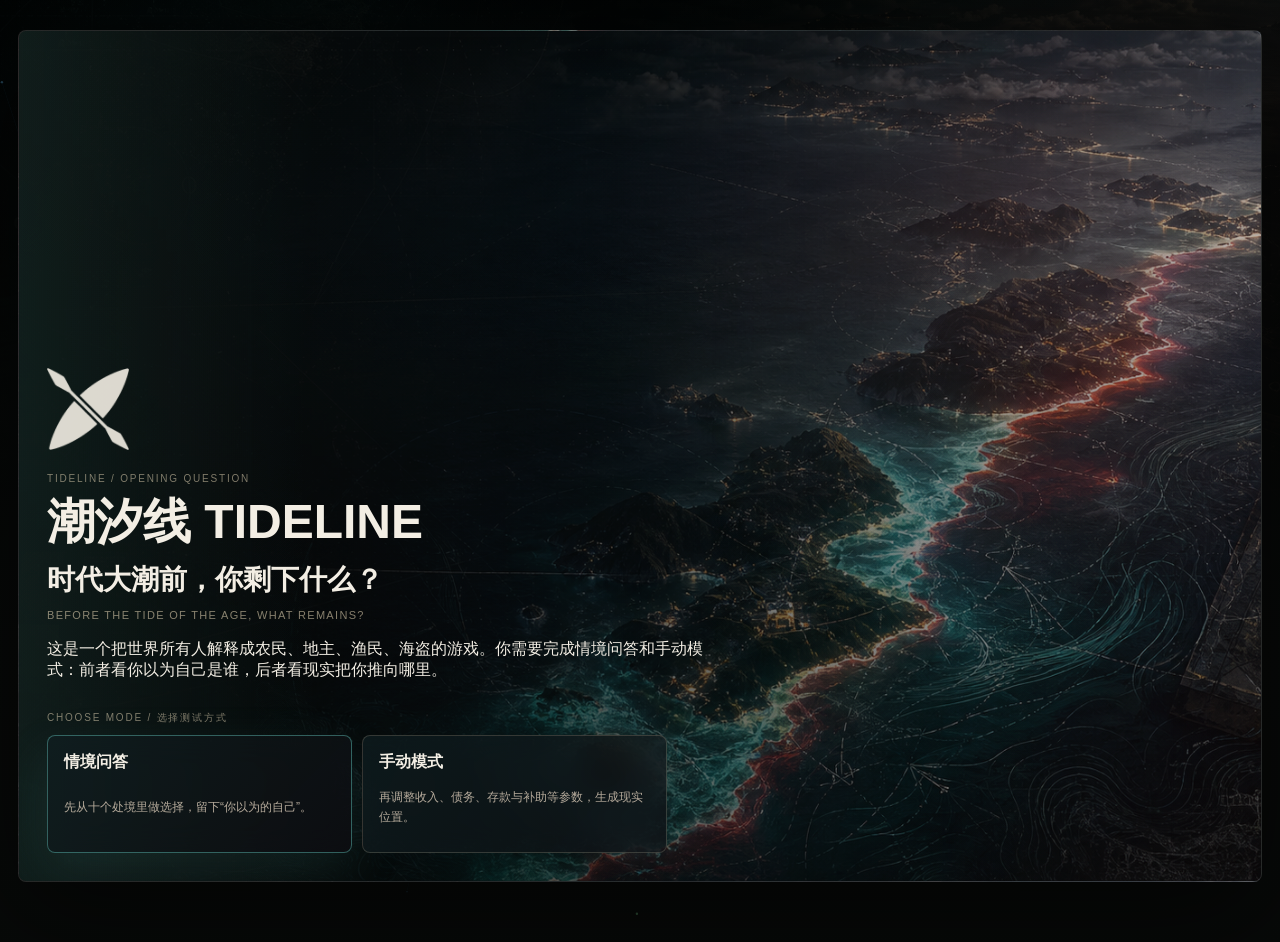
==== commit cc1c2689: "Enforce dual test flow and refine copy UI" ====
--- a/index.html
+++ b/index.html
@@ -17,16 +17,17 @@
         <span class="section-note">TIDELINE / Opening Question</span>
         <h1>潮汐线 TIDELINE</h1>
         <p class="hero-question"><strong>时代大潮前，你剩下什么？</strong><span>Before the tide of the age, what remains?</span></p>
+        <p class="hero-intro">这是一个把世界所有人解释成农民、地主、渔民、海盗的游戏。你需要完成情境问答和手动模式：前者看你以为自己是谁，后者看现实把你推向哪里。</p>
         <div class="mode-choice" aria-label="选择测试方式">
           <span class="section-note">Choose Mode / 选择测试方式</span>
           <div class="mode-grid">
             <a class="mode-card primary" href="quiz.html">
               <strong>情境问答</strong>
-              <span>从十个处境里做选择，直接生成你的潮汐人格。</span>
+              <span>先从十个处境里做选择，留下“你以为的自己”。</span>
             </a>
             <a class="mode-card" href="test.html">
               <strong>手动模式</strong>
-              <span>自己调整收入、债务、存款与补助等参数，再进入统一结果页。</span>
+              <span>再调整收入、债务、存款与补助等参数，生成现实位置。</span>
             </a>
           </div>
         </div>
--- a/assets/styles.css
+++ b/assets/styles.css
@@ -1670,6 +1670,8 @@
 
 .result-shell {
   width: min(1360px, calc(100% - 36px));
+  font-size: 13px;
+  line-height: 1.82;
 }
 
 .diagnosis-result {
@@ -1701,8 +1703,8 @@
 .personality-hero {
   display: grid;
   place-items: center;
-  min-height: calc(100vh - 150px);
-  padding: clamp(28px, 6vw, 72px);
+  min-height: min(560px, calc(100vh - 150px));
+  padding: clamp(28px, 5vw, 58px);
   text-align: center;
   background:
     radial-gradient(circle at 50% 42%, color-mix(in srgb, var(--persona-tone, var(--tide)) 20%, transparent), transparent 34%),
@@ -1717,18 +1719,19 @@
 
 .personality-hero h2 {
   margin: 0;
+  max-width: 960px;
   color: var(--persona-tone, var(--tide));
-  font-size: clamp(58px, 13vw, 150px);
-  line-height: .9;
-  font-weight: 780;
+  font-size: clamp(26px, 4vw, 54px);
+  line-height: 1.12;
+  font-weight: 730;
 }
 
 .personality-hero > p:last-child {
   max-width: 620px;
-  margin: 20px 0 0;
+  margin: 18px 0 0;
   color: var(--stone);
-  font-size: clamp(15px, 2vw, 24px);
-  line-height: 1.55;
+  font-size: clamp(13px, 1.35vw, 18px);
+  line-height: 1.8;
 }
 
 .scroll-cue {
@@ -1838,8 +1841,9 @@
 
 .deep-diagnosis {
   display: grid;
-  gap: 12px;
+  gap: 14px;
   padding-bottom: 42px;
+  line-height: 1.9;
 }
 
 .deep-diagnosis details {
@@ -1848,10 +1852,10 @@
 
 .deep-diagnosis summary {
   cursor: pointer;
-  min-height: 58px;
-  padding: 18px;
+  min-height: 54px;
+  padding: 16px 18px;
   color: var(--text);
-  font-size: 15px;
+  font-size: 14px;
   font-weight: 700;
   border-bottom: var(--hairline) solid rgba(214, 200, 170, .12);
 }
@@ -2240,14 +2244,16 @@
 }
 
 .cross-title {
-  margin: 0 0 10px;
-  font-size: 19px;
+  margin: 0 0 12px;
+  font-size: 16px;
+  line-height: 1.55;
   letter-spacing: 0.02em;
 }
 
 .cross-body {
-  margin: 0 0 10px;
-  line-height: 1.85;
+  margin: 0 0 14px;
+  font-size: 13px;
+  line-height: 1.9;
   color: rgba(255, 255, 255, 0.82);
 }
 
@@ -2257,7 +2263,8 @@
   border-left: 2px solid var(--tide);
   background: rgba(99, 199, 189, 0.07);
   border-radius: 0 10px 10px 0;
-  line-height: 1.8;
+  font-size: 13px;
+  line-height: 1.9;
   color: rgba(255, 255, 255, 0.86);
 }
 
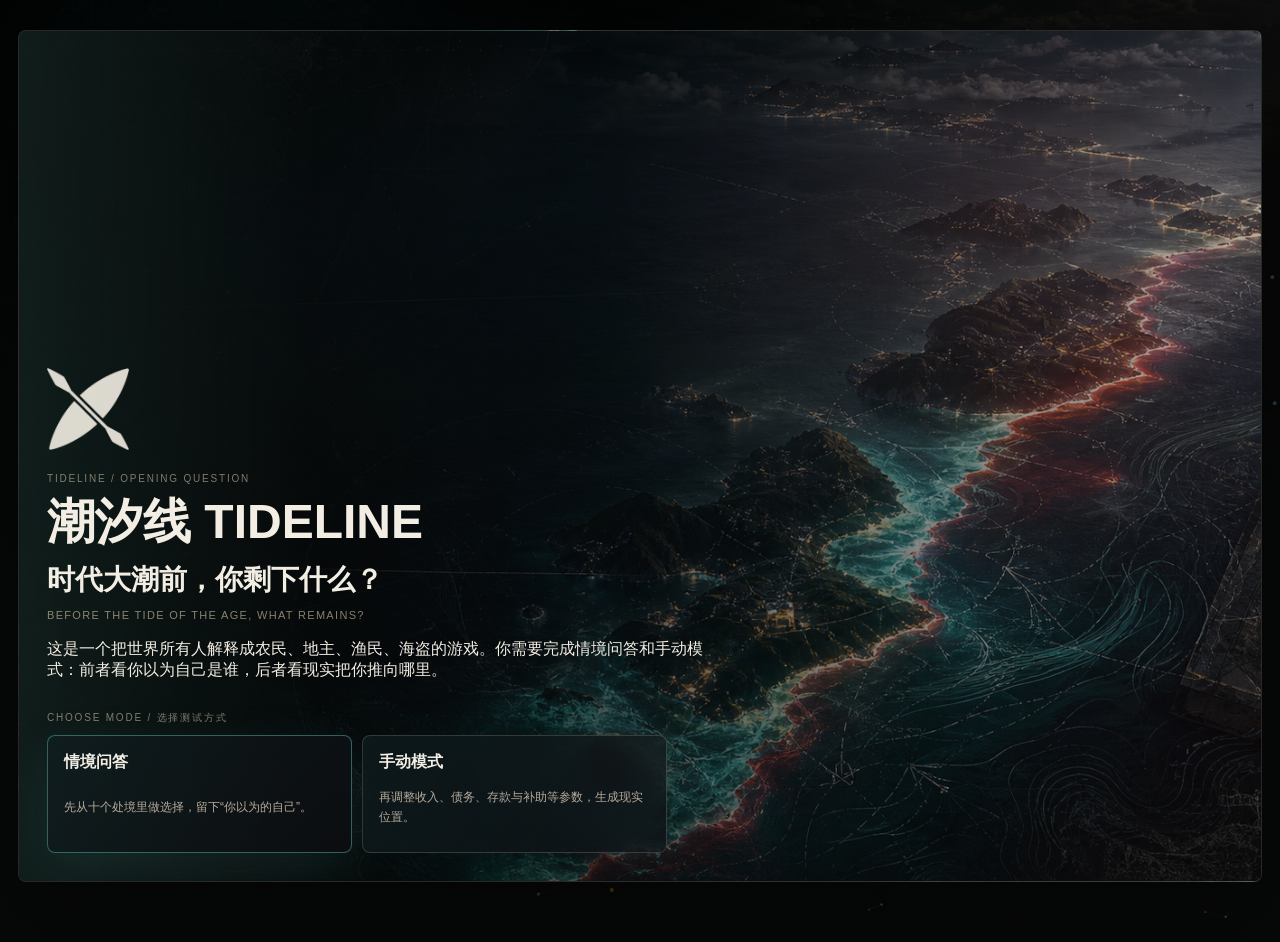
==== commit f41dac38: "Enforce complete dual flow and bust mobile cache" ====
--- a/index.html
+++ b/index.html
@@ -4,8 +4,8 @@
   <meta charset="utf-8">
   <meta name="viewport" content="width=device-width, initial-scale=1">
   <title>潮汐线 TIDELINE</title>
-  <link rel="stylesheet" href="assets/styles.css">
-  <link rel="stylesheet" href="assets/mobile-fixes.css">
+  <link rel="stylesheet" href="assets/styles.css?v=20260610b">
+  <link rel="stylesheet" href="assets/mobile-fixes.css?v=20260610b">
 </head>
 <body data-page="home">
   <canvas id="network" aria-hidden="true"></canvas>
@@ -21,11 +21,11 @@
         <div class="mode-choice" aria-label="选择测试方式">
           <span class="section-note">Choose Mode / 选择测试方式</span>
           <div class="mode-grid">
-            <a class="mode-card primary" href="quiz.html">
+            <a class="mode-card primary" href="quiz.html" data-start-mode="quiz">
               <strong>情境问答</strong>
               <span>先从十个处境里做选择，留下“你以为的自己”。</span>
             </a>
-            <a class="mode-card" href="test.html">
+            <a class="mode-card" href="test.html" data-start-mode="manual">
               <strong>手动模式</strong>
               <span>再调整收入、债务、存款与补助等参数，生成现实位置。</span>
             </a>
@@ -34,6 +34,6 @@
       </div>
     </section>
   </main>
-  <script type="module" src="assets/ui.js"></script>
+  <script type="module" src="assets/ui.js?v=20260610b"></script>
 </body>
 </html>
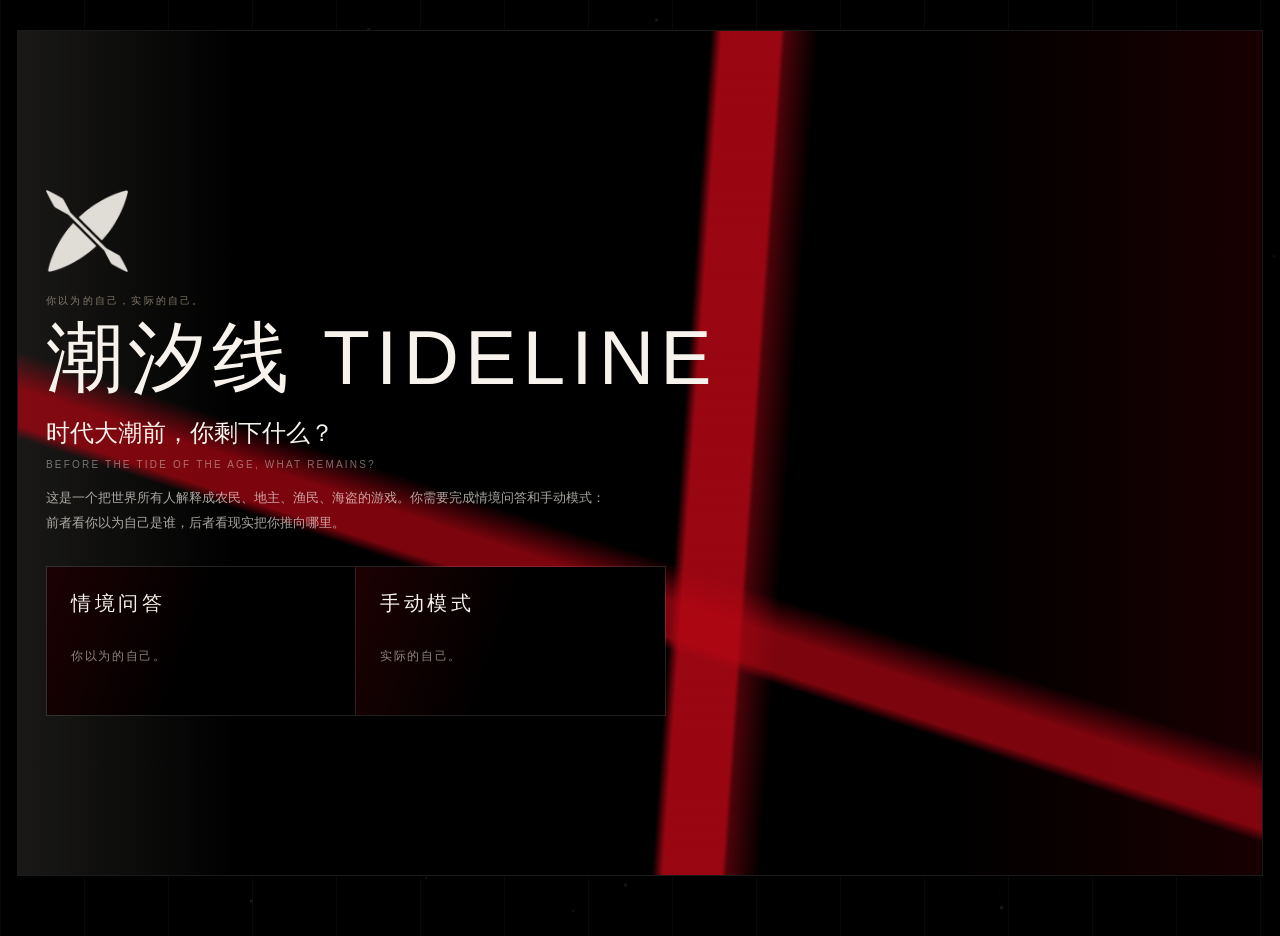
==== commit 024590af: "Explore noir brush visual direction" ====
--- a/index.html
+++ b/index.html
@@ -4,8 +4,9 @@
   <meta charset="utf-8">
   <meta name="viewport" content="width=device-width, initial-scale=1">
   <title>潮汐线 TIDELINE</title>
-  <link rel="stylesheet" href="assets/styles.css?v=20260610b">
-  <link rel="stylesheet" href="assets/mobile-fixes.css?v=20260610b">
+  <link rel="stylesheet" href="assets/styles.css?v=20260611a">
+  <link rel="stylesheet" href="assets/mobile-fixes.css?v=20260611a">
+  <link rel="stylesheet" href="assets/noir-experiment.css?v=20260611x">
 </head>
 <body data-page="home">
   <canvas id="network" aria-hidden="true"></canvas>
@@ -14,26 +15,25 @@
     <section class="crisis-hero home-only" id="hero" data-section="opening">
       <div class="hero-copy">
         <div class="hero-logo" aria-hidden="true"></div>
-        <span class="section-note">TIDELINE / Opening Question</span>
+        <span class="section-note">你以为的自己，实际的自己。</span>
         <h1>潮汐线 TIDELINE</h1>
         <p class="hero-question"><strong>时代大潮前，你剩下什么？</strong><span>Before the tide of the age, what remains?</span></p>
         <p class="hero-intro">这是一个把世界所有人解释成农民、地主、渔民、海盗的游戏。你需要完成情境问答和手动模式：前者看你以为自己是谁，后者看现实把你推向哪里。</p>
-        <div class="mode-choice" aria-label="选择测试方式">
-          <span class="section-note">Choose Mode / 选择测试方式</span>
+        <div class="mode-choice">
           <div class="mode-grid">
             <a class="mode-card primary" href="quiz.html" data-start-mode="quiz">
               <strong>情境问答</strong>
-              <span>先从十个处境里做选择，留下“你以为的自己”。</span>
+              <span>你以为的自己。</span>
             </a>
             <a class="mode-card" href="test.html" data-start-mode="manual">
               <strong>手动模式</strong>
-              <span>再调整收入、债务、存款与补助等参数，生成现实位置。</span>
+              <span>实际的自己。</span>
             </a>
           </div>
         </div>
       </div>
     </section>
   </main>
-  <script type="module" src="assets/ui.js?v=20260610b"></script>
+  <script type="module" src="assets/ui.js?v=20260611a"></script>
 </body>
 </html>
--- a/assets/noir-experiment.css
+++ b/assets/noir-experiment.css
@@ -0,0 +1,544 @@
+/* Noir brush experiment: poster-like black UI with one violent color stroke. */
+:root {
+  --bg: #000;
+  --panel: rgba(0, 0, 0, 0.72);
+  --panel-strong: rgba(0, 0, 0, 0.92);
+  --line: rgba(255, 255, 255, 0.14);
+  --text: #f7f3ec;
+  --muted: rgba(247, 243, 236, 0.66);
+  --dim: rgba(247, 243, 236, 0.36);
+  --tide: #e6e1d8;
+  --ember: #b40714;
+  --stone: #e8e0d3;
+  --gold: #e8e0d3;
+  --red: #b40714;
+  --green: #e8e0d3;
+  --blue: #e8e0d3;
+  --cyan: #e8e0d3;
+  --shadow: 0 36px 110px rgba(0, 0, 0, 0.78);
+}
+
+html,
+body {
+  background: #000;
+}
+
+body {
+  color: var(--text);
+  background:
+    linear-gradient(90deg, rgba(246, 238, 224, 0.035) 0 1px, transparent 1px),
+    linear-gradient(180deg, rgba(246, 238, 224, 0.025) 0 1px, transparent 1px),
+    #000;
+  background-size: 84px 84px, 84px 84px, auto;
+}
+
+#network {
+  opacity: 0.14;
+  filter: grayscale(1) contrast(1.4);
+}
+
+.shell {
+  width: min(1500px, calc(100% - 34px));
+}
+
+.section-note,
+.panel-kicker,
+.famous-card .route,
+.hero-question span,
+.route-intro,
+.page-nav a {
+  letter-spacing: 0.22em;
+}
+
+.topbar {
+  border-bottom: 1px solid rgba(255, 255, 255, 0.08);
+  margin-bottom: 10px;
+}
+
+.brand-mark,
+.hero-logo {
+  color: #f7f3ec;
+  filter: drop-shadow(18px 0 0 rgba(180, 7, 20, 0.52));
+}
+
+.brand h1,
+.crisis-hero h1,
+.personality-hero h2,
+.famous-detail h3 {
+  font-weight: 520;
+  letter-spacing: 0.08em;
+  text-transform: uppercase;
+}
+
+.subtitle,
+.hero-intro,
+.hero-question,
+.target-card p,
+.panel-body,
+.quiz-option p,
+.cross-body,
+.cross-move,
+.famous-detail p {
+  line-height: 1.95;
+}
+
+.panel,
+.mode-card,
+.hero-btn,
+.target-card,
+.score,
+.node,
+.quiz-option,
+.cross-chip,
+.famous-detail,
+.expected-card {
+  border-radius: 0;
+  border-color: rgba(255, 255, 255, 0.13);
+  background: rgba(0, 0, 0, 0.72);
+  box-shadow: none;
+  backdrop-filter: none;
+}
+
+.panel-head {
+  min-height: 66px;
+  border-bottom-color: rgba(255, 255, 255, 0.12);
+  background:
+    linear-gradient(90deg, rgba(180, 7, 20, 0.28), transparent 38%),
+    #000;
+}
+
+.panel-title {
+  font-weight: 520;
+  letter-spacing: 0.14em;
+  text-transform: uppercase;
+}
+
+.page-nav a {
+  border-radius: 0;
+  background: transparent;
+  text-transform: uppercase;
+}
+
+.page-nav a.active,
+.page-nav a:hover {
+  border-color: rgba(180, 7, 20, 0.74);
+  background: rgba(180, 7, 20, 0.12);
+}
+
+.crisis-hero {
+  min-height: calc(100vh - 54px);
+  grid-template-columns: minmax(0, 0.92fr) minmax(300px, 0.62fr);
+  align-items: center;
+  border-radius: 0;
+  border-color: rgba(255, 255, 255, 0.10);
+  background:
+    linear-gradient(90deg, rgba(0, 0, 0, 0.98) 0 48%, rgba(0, 0, 0, 0.62) 68%, #000 100%),
+    url("../assets/tideline-hero.png"),
+    #000;
+  background-size: cover;
+  background-position: center;
+  box-shadow: none;
+}
+
+.crisis-hero::before,
+.personality-hero::before,
+.famous-section::before {
+  content: "";
+  position: absolute;
+  z-index: 0;
+  pointer-events: none;
+  width: min(12vw, 118px);
+  min-width: 58px;
+  height: 112%;
+  top: -6%;
+  left: clamp(44%, 51vw, 58%);
+  background:
+    linear-gradient(90deg, transparent 0 9%, rgba(180, 7, 20, 0.92) 18% 68%, rgba(180, 7, 20, 0.45) 72%, transparent 100%),
+    repeating-linear-gradient(0deg, rgba(0, 0, 0, 0.36) 0 3px, transparent 3px 8px);
+  transform: skewX(-4deg);
+  mix-blend-mode: screen;
+  opacity: 0.92;
+}
+
+.crisis-hero::after {
+  background:
+    linear-gradient(18deg, transparent 35%, rgba(180, 7, 20, 0.78) 36% 39%, transparent 42%),
+    linear-gradient(90deg, rgba(246, 238, 224, 0.12), transparent 18%, transparent 74%, rgba(180, 7, 20, 0.16));
+  mask-image: none;
+  opacity: 0.88;
+}
+
+.hero-copy {
+  max-width: 700px;
+}
+
+.hero-copy,
+.hero-aside,
+.personality-hero > *,
+.famous-section > * {
+  position: relative;
+  z-index: 1;
+}
+
+.crisis-hero h1 {
+  max-width: 780px;
+  font-size: clamp(34px, 6vw, 92px);
+  line-height: 1.02;
+}
+
+.hero-question strong {
+  margin-top: 22px;
+  font-size: clamp(17px, 2vw, 24px);
+  font-weight: 420;
+}
+
+.hero-question span {
+  color: rgba(247, 243, 236, 0.44);
+  font-size: 10px;
+}
+
+.hero-intro {
+  max-width: 560px;
+  color: rgba(247, 243, 236, 0.68);
+  font-size: 13px;
+}
+
+.mode-grid {
+  gap: 0;
+  border: 1px solid rgba(255, 255, 255, 0.12);
+}
+
+.mode-card {
+  min-height: 148px;
+  padding: 24px;
+  border: 0;
+  border-right: 1px solid rgba(255, 255, 255, 0.12);
+  background:
+    linear-gradient(110deg, rgba(180, 7, 20, 0.16), transparent 48%),
+    #000;
+}
+
+.mode-card:last-child {
+  border-right: 0;
+}
+
+.mode-card.primary {
+  border-color: rgba(255, 255, 255, 0.12);
+  box-shadow: none;
+}
+
+.mode-card strong {
+  font-size: 20px;
+  font-weight: 430;
+  letter-spacing: 0.18em;
+}
+
+.mode-card span {
+  color: rgba(247, 243, 236, 0.54);
+  font-size: 12px;
+  letter-spacing: 0.14em;
+}
+
+.mode-card:hover {
+  transform: none;
+  background:
+    linear-gradient(110deg, rgba(180, 7, 20, 0.30), transparent 50%),
+    #070707;
+}
+
+.hero-btn.primary,
+.generate-card-button {
+  color: #f7f3ec;
+  border-color: rgba(180, 7, 20, 0.72);
+  background:
+    linear-gradient(100deg, rgba(180, 7, 20, 0.88), rgba(180, 7, 20, 0.42) 44%, rgba(255, 255, 255, 0.08));
+  box-shadow: none;
+}
+
+input[type="range"]::-webkit-slider-runnable-track,
+input[type="range"]::-moz-range-track {
+  background: linear-gradient(90deg, rgba(255, 255, 255, 0.18), rgba(180, 7, 20, 0.72), rgba(255, 255, 255, 0.22));
+}
+
+input[type="range"]::-webkit-slider-thumb,
+input[type="range"]::-moz-range-thumb {
+  border-radius: 0;
+  background: #f7f3ec;
+  box-shadow: 0 0 0 4px rgba(180, 7, 20, 0.24);
+}
+
+.quad,
+.mini-map {
+  border-radius: 0;
+  background:
+    linear-gradient(rgba(255, 255, 255, 0.055) 1px, transparent 1px),
+    linear-gradient(90deg, rgba(255, 255, 255, 0.045) 1px, transparent 1px),
+    #000;
+  background-size: 34px 34px;
+}
+
+.node {
+  background: #000;
+  color: #f7f3ec;
+}
+
+.node.pirate,
+.score strong,
+.value,
+.identity-row strong {
+  color: #b40714;
+}
+
+.position-dot,
+.target-dot {
+  border-radius: 0;
+  background: #b40714;
+  box-shadow: 0 0 0 8px rgba(180, 7, 20, 0.18), 0 0 46px rgba(180, 7, 20, 0.62);
+}
+
+.target-path {
+  height: 2px;
+  background: linear-gradient(90deg, rgba(247, 243, 236, 0.34), rgba(180, 7, 20, 0.95));
+}
+
+.personality-hero {
+  position: relative;
+  min-height: 340px;
+  display: grid;
+  align-content: end;
+  overflow: hidden;
+  background:
+    linear-gradient(90deg, rgba(246, 238, 224, 0.06), transparent 35%),
+    #000;
+}
+
+.personality-hero::before {
+  left: auto;
+  right: clamp(18px, 14vw, 220px);
+  height: 125%;
+}
+
+.personality-hero h2 {
+  font-size: clamp(34px, 6vw, 84px);
+}
+
+.famous-section {
+  position: relative;
+  overflow: hidden;
+  background: #000;
+}
+
+.famous-section::before {
+  left: auto;
+  right: clamp(8px, 8vw, 130px);
+  height: 118%;
+  opacity: 0.62;
+}
+
+.famous-groups {
+  grid-template-rows: repeat(2, minmax(250px, auto));
+  grid-auto-columns: minmax(520px, 52vw);
+  gap: 14px;
+  padding: 4px 4px 24px;
+}
+
+.famous-card {
+  position: relative;
+  grid-template-columns: minmax(150px, 0.42fr) minmax(0, 0.58fr);
+  gap: 0;
+  min-height: 250px;
+  padding: 0;
+  overflow: hidden;
+  border-color: rgba(255, 255, 255, 0.12);
+  background:
+    linear-gradient(90deg, rgba(246, 238, 224, 0.88) 0 39%, #000 39% 100%);
+}
+
+.famous-card::before {
+  content: "";
+  position: absolute;
+  z-index: 2;
+  top: -18%;
+  bottom: -18%;
+  left: 35%;
+  width: 74px;
+  background:
+    linear-gradient(90deg, transparent, rgba(180, 7, 20, 0.98) 22% 70%, transparent),
+    repeating-linear-gradient(0deg, rgba(0, 0, 0, 0.38) 0 3px, transparent 3px 9px);
+  transform: rotate(3deg);
+  pointer-events: none;
+}
+
+.famous-card::after {
+  content: "";
+  position: absolute;
+  z-index: 3;
+  left: 18%;
+  right: 39%;
+  top: 43%;
+  height: 24px;
+  background:
+    linear-gradient(90deg, transparent, rgba(180, 7, 20, 0.86) 16% 82%, transparent),
+    repeating-linear-gradient(90deg, rgba(0, 0, 0, 0.22) 0 8px, transparent 8px 16px);
+  transform: rotate(-12deg);
+  pointer-events: none;
+}
+
+.famous-card:hover,
+.famous-card.active {
+  transform: none;
+  border-color: rgba(180, 7, 20, 0.74);
+  background:
+    linear-gradient(90deg, rgba(246, 238, 224, 0.94) 0 39%, #020202 39% 100%);
+}
+
+.famous-card img {
+  position: relative;
+  z-index: 1;
+  width: 100%;
+  height: 100%;
+  min-height: 250px;
+  border-radius: 0;
+  object-fit: contain;
+  object-position: center bottom;
+  background: rgba(246, 238, 224, 0.92);
+  filter: grayscale(1) contrast(1.3);
+  mix-blend-mode: multiply;
+}
+
+.famous-card > div {
+  position: relative;
+  z-index: 4;
+  display: grid;
+  align-content: center;
+  padding: 24px 28px 22px 46px;
+}
+
+.route-sparkline {
+  width: 96px;
+  height: 42px;
+  margin-bottom: 18px;
+  border-radius: 0;
+  border-color: rgba(255, 255, 255, 0.12);
+  background: #000;
+}
+
+.route-sparkline polyline {
+  stroke: #b40714;
+  stroke-width: 2.4;
+}
+
+.route-sparkline circle {
+  fill: #f7f3ec;
+  stroke: #b40714;
+}
+
+.famous-card h4 {
+  font-size: 22px;
+  font-weight: 430;
+  letter-spacing: 0.12em;
+  text-transform: uppercase;
+}
+
+.famous-card .route {
+  color: rgba(247, 243, 236, 0.82);
+  font-size: 11px;
+  letter-spacing: 0.18em;
+}
+
+.famous-card p {
+  max-width: 360px;
+  color: rgba(247, 243, 236, 0.58);
+  font-size: 12px;
+  line-height: 1.78;
+}
+
+.famous-fit {
+  width: fit-content;
+  border-color: rgba(180, 7, 20, 0.62);
+  border-radius: 0;
+  color: #f7f3ec;
+  background: rgba(180, 7, 20, 0.18);
+}
+
+.famous-detail {
+  border-radius: 0;
+  background:
+    linear-gradient(90deg, rgba(180, 7, 20, 0.16), transparent 34%),
+    #000;
+}
+
+.famous-detail h4 {
+  color: #b40714;
+  letter-spacing: 0.18em;
+}
+
+.expected-card {
+  position: relative;
+  overflow: hidden;
+  background: #000;
+}
+
+.expected-card::before {
+  content: "";
+  position: absolute;
+  inset: 0 auto 0 0;
+  width: 5px;
+  background: #b40714;
+}
+
+.expected-card span {
+  color: #b40714;
+}
+
+@media (max-width: 760px) {
+  .crisis-hero {
+    min-height: 92vh;
+    padding: 22px;
+  }
+
+  .crisis-hero::before {
+    left: auto;
+    right: 22px;
+    width: 48px;
+  }
+
+  .mode-grid {
+    grid-template-columns: 1fr;
+  }
+
+  .mode-card {
+    border-right: 0;
+    border-bottom: 1px solid rgba(255, 255, 255, 0.12);
+  }
+
+  .mode-card:last-child {
+    border-bottom: 0;
+  }
+
+  .famous-groups {
+    grid-auto-columns: minmax(286px, calc(100vw - 42px));
+    grid-template-rows: repeat(2, minmax(320px, auto));
+  }
+
+  .famous-card {
+    grid-template-columns: 1fr;
+    min-height: 320px;
+    background:
+      linear-gradient(180deg, rgba(246, 238, 224, 0.9) 0 48%, #000 48% 100%);
+  }
+
+  .famous-card::before {
+    left: 48%;
+    width: 46px;
+  }
+
+  .famous-card img {
+    min-height: 150px;
+    height: 150px;
+  }
+
+  .famous-card > div {
+    padding: 18px;
+  }
+}
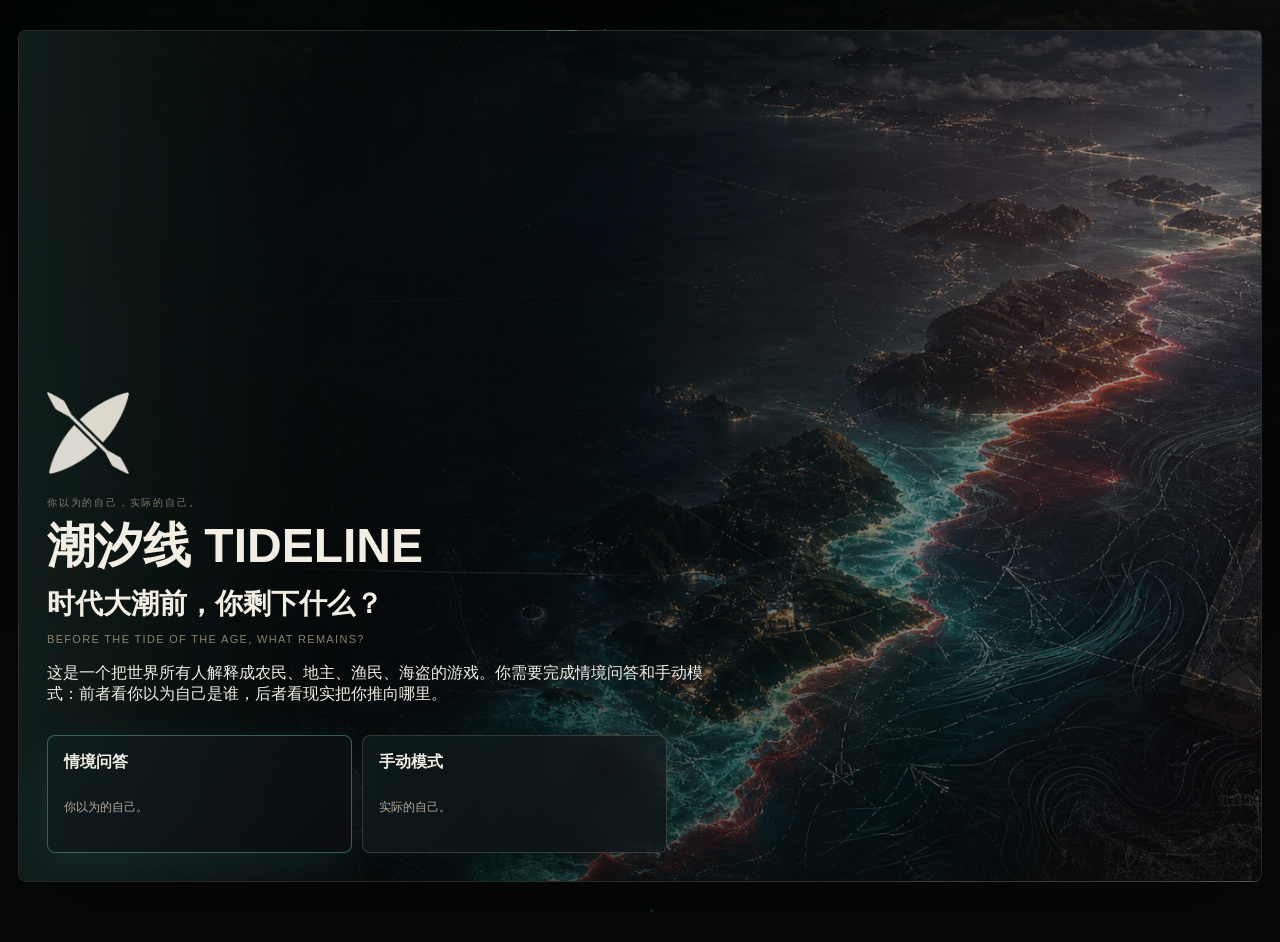
==== commit 915ae924: "Deploy stable pre-VI design" ====
--- a/index.html
+++ b/index.html
@@ -6,7 +6,6 @@
   <title>潮汐线 TIDELINE</title>
   <link rel="stylesheet" href="assets/styles.css?v=20260611a">
   <link rel="stylesheet" href="assets/mobile-fixes.css?v=20260611a">
-  <link rel="stylesheet" href="assets/noir-experiment.css?v=20260611x">
 </head>
 <body data-page="home">
   <canvas id="network" aria-hidden="true"></canvas>
